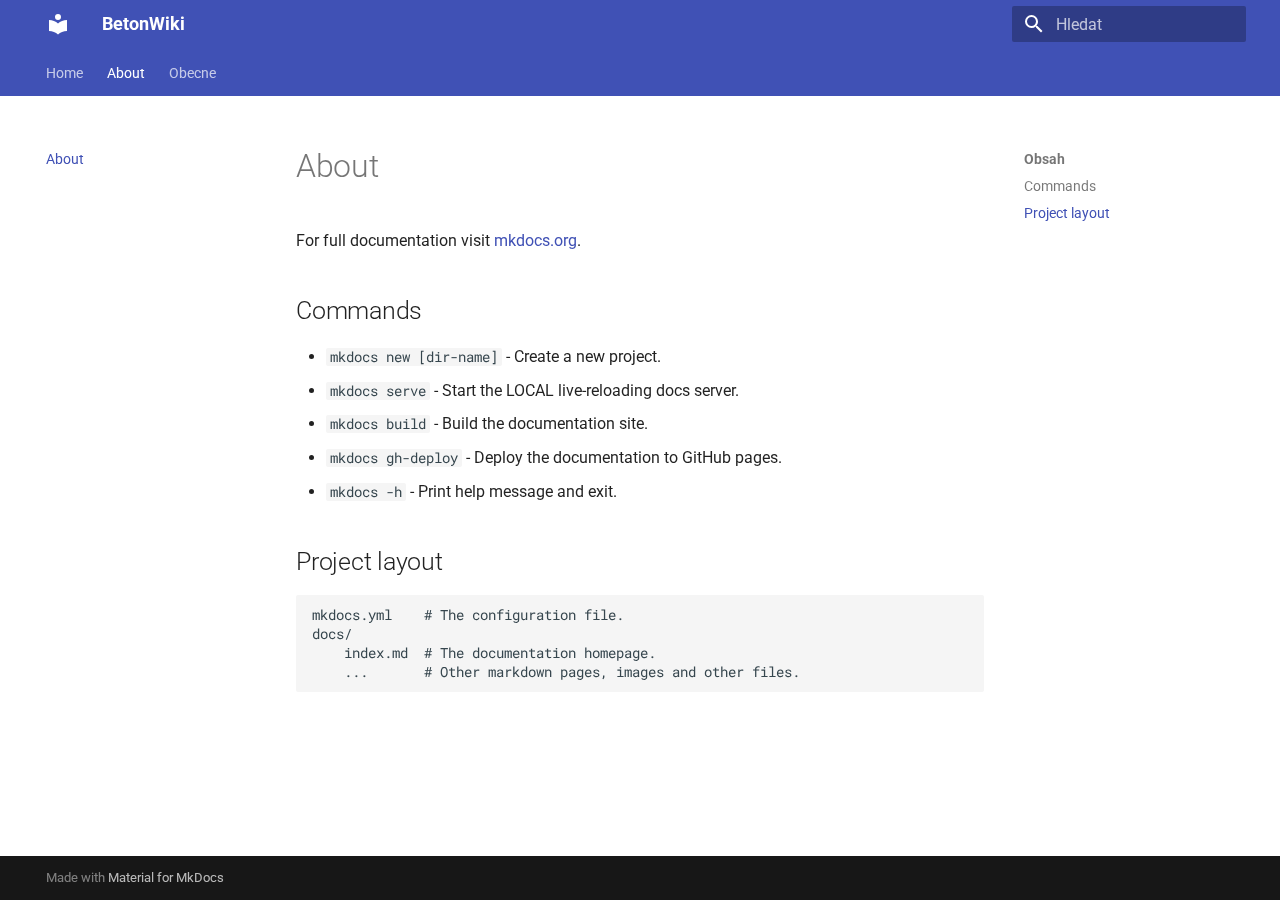
==== about/index.html @ 805eb026 "Deployed 1cbc42f with MkDocs version: 1.6.1" ====
<!doctype html>
<html lang="cs" class="no-js">
  <head>
    
      <meta charset="utf-8">
      <meta name="viewport" content="width=device-width,initial-scale=1">
      
      
      
      
        <link rel="prev" href="..">
      
      
        <link rel="next" href="../obecne/kryti/">
      
      
      <link rel="icon" href="../assets/images/favicon.png">
      <meta name="generator" content="mkdocs-1.6.1, mkdocs-material-9.6.8">
    
    
      
        <title>About - BetonWiki</title>
      
    
    
      <link rel="stylesheet" href="../assets/stylesheets/main.8608ea7d.min.css">
      
      


    
    
      
    
    
      
        
        
        <link rel="preconnect" href="https://fonts.gstatic.com" crossorigin>
        <link rel="stylesheet" href="https://fonts.googleapis.com/css?family=Roboto:300,300i,400,400i,700,700i%7CRoboto+Mono:400,400i,700,700i&display=fallback">
        <style>:root{--md-text-font:"Roboto";--md-code-font:"Roboto Mono"}</style>
      
    
    
    <script>__md_scope=new URL("..",location),__md_hash=e=>[...e].reduce(((e,_)=>(e<<5)-e+_.charCodeAt(0)),0),__md_get=(e,_=localStorage,t=__md_scope)=>JSON.parse(_.getItem(t.pathname+"."+e)),__md_set=(e,_,t=localStorage,a=__md_scope)=>{try{t.setItem(a.pathname+"."+e,JSON.stringify(_))}catch(e){}}</script>
    
      

    
    
    
  </head>
  
  
    <body dir="ltr">
  
    
    <input class="md-toggle" data-md-toggle="drawer" type="checkbox" id="__drawer" autocomplete="off">
    <input class="md-toggle" data-md-toggle="search" type="checkbox" id="__search" autocomplete="off">
    <label class="md-overlay" for="__drawer"></label>
    <div data-md-component="skip">
      
        
        <a href="#about" class="md-skip">
          Přeskočit obsah
        </a>
      
    </div>
    <div data-md-component="announce">
      
    </div>
    
    
      

<header class="md-header" data-md-component="header">
  <nav class="md-header__inner md-grid" aria-label="Záhlaví">
    <a href=".." title="BetonWiki" class="md-header__button md-logo" aria-label="BetonWiki" data-md-component="logo">
      
  
  <svg xmlns="http://www.w3.org/2000/svg" viewBox="0 0 24 24"><path d="M12 8a3 3 0 0 0 3-3 3 3 0 0 0-3-3 3 3 0 0 0-3 3 3 3 0 0 0 3 3m0 3.54C9.64 9.35 6.5 8 3 8v11c3.5 0 6.64 1.35 9 3.54 2.36-2.19 5.5-3.54 9-3.54V8c-3.5 0-6.64 1.35-9 3.54"/></svg>

    </a>
    <label class="md-header__button md-icon" for="__drawer">
      
      <svg xmlns="http://www.w3.org/2000/svg" viewBox="0 0 24 24"><path d="M3 6h18v2H3zm0 5h18v2H3zm0 5h18v2H3z"/></svg>
    </label>
    <div class="md-header__title" data-md-component="header-title">
      <div class="md-header__ellipsis">
        <div class="md-header__topic">
          <span class="md-ellipsis">
            BetonWiki
          </span>
        </div>
        <div class="md-header__topic" data-md-component="header-topic">
          <span class="md-ellipsis">
            
              About
            
          </span>
        </div>
      </div>
    </div>
    
    
      <script>var palette=__md_get("__palette");if(palette&&palette.color){if("(prefers-color-scheme)"===palette.color.media){var media=matchMedia("(prefers-color-scheme: light)"),input=document.querySelector(media.matches?"[data-md-color-media='(prefers-color-scheme: light)']":"[data-md-color-media='(prefers-color-scheme: dark)']");palette.color.media=input.getAttribute("data-md-color-media"),palette.color.scheme=input.getAttribute("data-md-color-scheme"),palette.color.primary=input.getAttribute("data-md-color-primary"),palette.color.accent=input.getAttribute("data-md-color-accent")}for(var[key,value]of Object.entries(palette.color))document.body.setAttribute("data-md-color-"+key,value)}</script>
    
    
    
      <label class="md-header__button md-icon" for="__search">
        
        <svg xmlns="http://www.w3.org/2000/svg" viewBox="0 0 24 24"><path d="M9.5 3A6.5 6.5 0 0 1 16 9.5c0 1.61-.59 3.09-1.56 4.23l.27.27h.79l5 5-1.5 1.5-5-5v-.79l-.27-.27A6.52 6.52 0 0 1 9.5 16 6.5 6.5 0 0 1 3 9.5 6.5 6.5 0 0 1 9.5 3m0 2C7 5 5 7 5 9.5S7 14 9.5 14 14 12 14 9.5 12 5 9.5 5"/></svg>
      </label>
      <div class="md-search" data-md-component="search" role="dialog">
  <label class="md-search__overlay" for="__search"></label>
  <div class="md-search__inner" role="search">
    <form class="md-search__form" name="search">
      <input type="text" class="md-search__input" name="query" aria-label="Hledat" placeholder="Hledat" autocapitalize="off" autocorrect="off" autocomplete="off" spellcheck="false" data-md-component="search-query" required>
      <label class="md-search__icon md-icon" for="__search">
        
        <svg xmlns="http://www.w3.org/2000/svg" viewBox="0 0 24 24"><path d="M9.5 3A6.5 6.5 0 0 1 16 9.5c0 1.61-.59 3.09-1.56 4.23l.27.27h.79l5 5-1.5 1.5-5-5v-.79l-.27-.27A6.52 6.52 0 0 1 9.5 16 6.5 6.5 0 0 1 3 9.5 6.5 6.5 0 0 1 9.5 3m0 2C7 5 5 7 5 9.5S7 14 9.5 14 14 12 14 9.5 12 5 9.5 5"/></svg>
        
        <svg xmlns="http://www.w3.org/2000/svg" viewBox="0 0 24 24"><path d="M20 11v2H8l5.5 5.5-1.42 1.42L4.16 12l7.92-7.92L13.5 5.5 8 11z"/></svg>
      </label>
      <nav class="md-search__options" aria-label="Vyhledávání">
        
        <button type="reset" class="md-search__icon md-icon" title="Vyčistit" aria-label="Vyčistit" tabindex="-1">
          
          <svg xmlns="http://www.w3.org/2000/svg" viewBox="0 0 24 24"><path d="M19 6.41 17.59 5 12 10.59 6.41 5 5 6.41 10.59 12 5 17.59 6.41 19 12 13.41 17.59 19 19 17.59 13.41 12z"/></svg>
        </button>
      </nav>
      
    </form>
    <div class="md-search__output">
      <div class="md-search__scrollwrap" tabindex="0" data-md-scrollfix>
        <div class="md-search-result" data-md-component="search-result">
          <div class="md-search-result__meta">
            Inicializace vyhledávání
          </div>
          <ol class="md-search-result__list" role="presentation"></ol>
        </div>
      </div>
    </div>
  </div>
</div>
    
    
  </nav>
  
</header>
    
    <div class="md-container" data-md-component="container">
      
      
        
          
            
<nav class="md-tabs" aria-label="Karty" data-md-component="tabs">
  <div class="md-grid">
    <ul class="md-tabs__list">
      
        
  
  
  
    <li class="md-tabs__item">
      <a href=".." class="md-tabs__link">
        
  
    
  
  Home

      </a>
    </li>
  

      
        
  
  
    
  
  
    <li class="md-tabs__item md-tabs__item--active">
      <a href="./" class="md-tabs__link">
        
  
    
  
  About

      </a>
    </li>
  

      
        
  
  
  
    
    
      <li class="md-tabs__item">
        <a href="../obecne/kryti/" class="md-tabs__link">
          
  
  Obecne

        </a>
      </li>
    
  

      
    </ul>
  </div>
</nav>
          
        
      
      <main class="md-main" data-md-component="main">
        <div class="md-main__inner md-grid">
          
            
              
              <div class="md-sidebar md-sidebar--primary" data-md-component="sidebar" data-md-type="navigation" >
                <div class="md-sidebar__scrollwrap">
                  <div class="md-sidebar__inner">
                    


  


<nav class="md-nav md-nav--primary md-nav--lifted" aria-label="Navigace" data-md-level="0">
  <label class="md-nav__title" for="__drawer">
    <a href=".." title="BetonWiki" class="md-nav__button md-logo" aria-label="BetonWiki" data-md-component="logo">
      
  
  <svg xmlns="http://www.w3.org/2000/svg" viewBox="0 0 24 24"><path d="M12 8a3 3 0 0 0 3-3 3 3 0 0 0-3-3 3 3 0 0 0-3 3 3 3 0 0 0 3 3m0 3.54C9.64 9.35 6.5 8 3 8v11c3.5 0 6.64 1.35 9 3.54 2.36-2.19 5.5-3.54 9-3.54V8c-3.5 0-6.64 1.35-9 3.54"/></svg>

    </a>
    BetonWiki
  </label>
  
  <ul class="md-nav__list" data-md-scrollfix>
    
      
      
  
  
  
  
    <li class="md-nav__item">
      <a href=".." class="md-nav__link">
        
  
  <span class="md-ellipsis">
    Home
    
  </span>
  

      </a>
    </li>
  

    
      
      
  
  
    
  
  
  
    <li class="md-nav__item md-nav__item--active">
      
      <input class="md-nav__toggle md-toggle" type="checkbox" id="__toc">
      
      
        
      
      
        <label class="md-nav__link md-nav__link--active" for="__toc">
          
  
  <span class="md-ellipsis">
    About
    
  </span>
  

          <span class="md-nav__icon md-icon"></span>
        </label>
      
      <a href="./" class="md-nav__link md-nav__link--active">
        
  
  <span class="md-ellipsis">
    About
    
  </span>
  

      </a>
      
        

<nav class="md-nav md-nav--secondary" aria-label="Obsah">
  
  
  
    
  
  
    <label class="md-nav__title" for="__toc">
      <span class="md-nav__icon md-icon"></span>
      Obsah
    </label>
    <ul class="md-nav__list" data-md-component="toc" data-md-scrollfix>
      
        <li class="md-nav__item">
  <a href="#commands" class="md-nav__link">
    <span class="md-ellipsis">
      Commands
    </span>
  </a>
  
</li>
      
        <li class="md-nav__item">
  <a href="#project-layout" class="md-nav__link">
    <span class="md-ellipsis">
      Project layout
    </span>
  </a>
  
</li>
      
    </ul>
  
</nav>
      
    </li>
  

    
      
      
  
  
  
  
    
    
    
      
      
        
      
    
    
    <li class="md-nav__item md-nav__item--nested">
      
        
        
          
        
        <input class="md-nav__toggle md-toggle md-toggle--indeterminate" type="checkbox" id="__nav_3" >
        
          
          <label class="md-nav__link" for="__nav_3" id="__nav_3_label" tabindex="0">
            
  
  <span class="md-ellipsis">
    Obecne
    
  </span>
  

            <span class="md-nav__icon md-icon"></span>
          </label>
        
        <nav class="md-nav" data-md-level="1" aria-labelledby="__nav_3_label" aria-expanded="false">
          <label class="md-nav__title" for="__nav_3">
            <span class="md-nav__icon md-icon"></span>
            Obecne
          </label>
          <ul class="md-nav__list" data-md-scrollfix>
            
              
                
  
  
  
  
    <li class="md-nav__item">
      <a href="../obecne/kryti/" class="md-nav__link">
        
  
  <span class="md-ellipsis">
    Krytí
    
  </span>
  

      </a>
    </li>
  

              
            
              
                
  
  
  
  
    <li class="md-nav__item">
      <a href="../obecne/ucinna_vyska/" class="md-nav__link">
        
  
  <span class="md-ellipsis">
    Účinná výška
    
  </span>
  

      </a>
    </li>
  

              
            
          </ul>
        </nav>
      
    </li>
  

    
  </ul>
</nav>
                  </div>
                </div>
              </div>
            
            
              
              <div class="md-sidebar md-sidebar--secondary" data-md-component="sidebar" data-md-type="toc" >
                <div class="md-sidebar__scrollwrap">
                  <div class="md-sidebar__inner">
                    

<nav class="md-nav md-nav--secondary" aria-label="Obsah">
  
  
  
    
  
  
    <label class="md-nav__title" for="__toc">
      <span class="md-nav__icon md-icon"></span>
      Obsah
    </label>
    <ul class="md-nav__list" data-md-component="toc" data-md-scrollfix>
      
        <li class="md-nav__item">
  <a href="#commands" class="md-nav__link">
    <span class="md-ellipsis">
      Commands
    </span>
  </a>
  
</li>
      
        <li class="md-nav__item">
  <a href="#project-layout" class="md-nav__link">
    <span class="md-ellipsis">
      Project layout
    </span>
  </a>
  
</li>
      
    </ul>
  
</nav>
                  </div>
                </div>
              </div>
            
          
          
            <div class="md-content" data-md-component="content">
              <article class="md-content__inner md-typeset">
                
                  



<h1 id="about">About</h1>
<p>For full documentation visit <a href="https://www.mkdocs.org">mkdocs.org</a>.</p>
<h2 id="commands">Commands</h2>
<ul>
<li><code>mkdocs new [dir-name]</code> - Create a new project.</li>
<li><code>mkdocs serve</code> - Start the LOCAL live-reloading docs server.</li>
<li><code>mkdocs build</code> - Build the documentation site.</li>
<li><code>mkdocs gh-deploy</code> - Deploy the documentation to GitHub pages.</li>
<li><code>mkdocs -h</code> - Print help message and exit.</li>
</ul>
<h2 id="project-layout">Project layout</h2>
<pre><code>mkdocs.yml    # The configuration file.
docs/
    index.md  # The documentation homepage.
    ...       # Other markdown pages, images and other files.
</code></pre>












                
              </article>
            </div>
          
          
<script>var target=document.getElementById(location.hash.slice(1));target&&target.name&&(target.checked=target.name.startsWith("__tabbed_"))</script>
        </div>
        
      </main>
      
        <footer class="md-footer">
  
  <div class="md-footer-meta md-typeset">
    <div class="md-footer-meta__inner md-grid">
      <div class="md-copyright">
  
  
    Made with
    <a href="https://squidfunk.github.io/mkdocs-material/" target="_blank" rel="noopener">
      Material for MkDocs
    </a>
  
</div>
      
    </div>
  </div>
</footer>
      
    </div>
    <div class="md-dialog" data-md-component="dialog">
      <div class="md-dialog__inner md-typeset"></div>
    </div>
    
    
    <script id="__config" type="application/json">{"base": "..", "features": ["navigation.tabs", "navigation.sections", "navigation.expand", "navigation.instant", "navigation.tracking"], "search": "../assets/javascripts/workers/search.f8cc74c7.min.js", "translations": {"clipboard.copied": "Zkop\u00edrov\u00e1no do schr\u00e1nky", "clipboard.copy": "Kop\u00edrovat do schr\u00e1nky", "search.result.more.one": "1 dal\u0161\u00ed na t\u00e9to str\u00e1nce", "search.result.more.other": "# v\u00edce na t\u00e9to str\u00e1nce", "search.result.none": "Nenalezeny \u017e\u00e1dn\u00e9 dokumenty", "search.result.one": "Nalezen\u00fd dokument: 1", "search.result.other": "Nalezen\u00e9 dokumenty: #", "search.result.placeholder": "Pi\u0161te co se m\u00e1 vyhledat", "search.result.term.missing": "Chyb\u011bj\u00edc\u00ed", "select.version": "Vyberte verzi"}}</script>
    
    
      <script src="../assets/javascripts/bundle.c8b220af.min.js"></script>
      
    
  </body>
</html>
---- assets/stylesheets/main.8608ea7d.min.css ----
@charset "UTF-8";html{-webkit-text-size-adjust:none;-moz-text-size-adjust:none;text-size-adjust:none;box-sizing:border-box}*,:after,:before{box-sizing:inherit}@media (prefers-reduced-motion){*,:after,:before{transition:none!important}}body{margin:0}a,button,input,label{-webkit-tap-highlight-color:transparent}a{color:inherit;text-decoration:none}hr{border:0;box-sizing:initial;display:block;height:.05rem;overflow:visible;padding:0}small{font-size:80%}sub,sup{line-height:1em}img{border-style:none}table{border-collapse:initial;border-spacing:0}td,th{font-weight:400;vertical-align:top}button{background:#0000;border:0;font-family:inherit;font-size:inherit;margin:0;padding:0}input{border:0;outline:none}:root{--md-primary-fg-color:#4051b5;--md-primary-fg-color--light:#5d6cc0;--md-primary-fg-color--dark:#303fa1;--md-primary-bg-color:#fff;--md-primary-bg-color--light:#ffffffb3;--md-accent-fg-color:#526cfe;--md-accent-fg-color--transparent:#526cfe1a;--md-accent-bg-color:#fff;--md-accent-bg-color--light:#ffffffb3}[data-md-color-scheme=default]{color-scheme:light}[data-md-color-scheme=default] img[src$="#gh-dark-mode-only"],[data-md-color-scheme=default] img[src$="#only-dark"]{display:none}:root,[data-md-color-scheme=default]{--md-hue:225deg;--md-default-fg-color:#000000de;--md-default-fg-color--light:#0000008a;--md-default-fg-color--lighter:#00000052;--md-default-fg-color--lightest:#00000012;--md-default-bg-color:#fff;--md-default-bg-color--light:#ffffffb3;--md-default-bg-color--lighter:#ffffff4d;--md-default-bg-color--lightest:#ffffff1f;--md-code-fg-color:#36464e;--md-code-bg-color:#f5f5f5;--md-code-hl-color:#4287ff;--md-code-hl-color--light:#4287ff1a;--md-code-hl-number-color:#d52a2a;--md-code-hl-special-color:#db1457;--md-code-hl-function-color:#a846b9;--md-code-hl-constant-color:#6e59d9;--md-code-hl-keyword-color:#3f6ec6;--md-code-hl-string-color:#1c7d4d;--md-code-hl-name-color:var(--md-code-fg-color);--md-code-hl-operator-color:var(--md-default-fg-color--light);--md-code-hl-punctuation-color:var(--md-default-fg-color--light);--md-code-hl-comment-color:var(--md-default-fg-color--light);--md-code-hl-generic-color:var(--md-default-fg-color--light);--md-code-hl-variable-color:var(--md-default-fg-color--light);--md-typeset-color:var(--md-default-fg-color);--md-typeset-a-color:var(--md-primary-fg-color);--md-typeset-del-color:#f5503d26;--md-typeset-ins-color:#0bd57026;--md-typeset-kbd-color:#fafafa;--md-typeset-kbd-accent-color:#fff;--md-typeset-kbd-border-color:#b8b8b8;--md-typeset-mark-color:#ffff0080;--md-typeset-table-color:#0000001f;--md-typeset-table-color--light:rgba(0,0,0,.035);--md-admonition-fg-color:var(--md-default-fg-color);--md-admonition-bg-color:var(--md-default-bg-color);--md-warning-fg-color:#000000de;--md-warning-bg-color:#ff9;--md-footer-fg-color:#fff;--md-footer-fg-color--light:#ffffffb3;--md-footer-fg-color--lighter:#ffffff73;--md-footer-bg-color:#000000de;--md-footer-bg-color--dark:#00000052;--md-shadow-z1:0 0.2rem 0.5rem #0000000d,0 0 0.05rem #0000001a;--md-shadow-z2:0 0.2rem 0.5rem #0000001a,0 0 0.05rem #00000040;--md-shadow-z3:0 0.2rem 0.5rem #0003,0 0 0.05rem #00000059}.md-icon svg{fill:currentcolor;display:block;height:1.2rem;width:1.2rem}body{-webkit-font-smoothing:antialiased;-moz-osx-font-smoothing:grayscale;--md-text-font-family:var(--md-text-font,_),-apple-system,BlinkMacSystemFont,Helvetica,Arial,sans-serif;--md-code-font-family:var(--md-code-font,_),SFMono-Regular,Consolas,Menlo,monospace}aside,body,input{font-feature-settings:"kern","liga";color:var(--md-typeset-color);font-family:var(--md-text-font-family)}code,kbd,pre{font-feature-settings:"kern";font-family:var(--md-code-font-family)}:root{--md-typeset-table-sort-icon:url('data:image/svg+xml;charset=utf-8,<svg xmlns="http://www.w3.org/2000/svg" viewBox="0 0 24 24"><path d="m18 21-4-4h3V7h-3l4-4 4 4h-3v10h3M2 19v-2h10v2M2 13v-2h7v2M2 7V5h4v2z"/></svg>');--md-typeset-table-sort-icon--asc:url('data:image/svg+xml;charset=utf-8,<svg xmlns="http://www.w3.org/2000/svg" viewBox="0 0 24 24"><path d="M19 17h3l-4 4-4-4h3V3h2M2 17h10v2H2M6 5v2H2V5m0 6h7v2H2z"/></svg>');--md-typeset-table-sort-icon--desc:url('data:image/svg+xml;charset=utf-8,<svg xmlns="http://www.w3.org/2000/svg" viewBox="0 0 24 24"><path d="M19 7h3l-4-4-4 4h3v14h2M2 17h10v2H2M6 5v2H2V5m0 6h7v2H2z"/></svg>')}.md-typeset{-webkit-print-color-adjust:exact;color-adjust:exact;font-size:.8rem;line-height:1.6;overflow-wrap:break-word}@media print{.md-typeset{font-size:.68rem}}.md-typeset blockquote,.md-typeset dl,.md-typeset figure,.md-typeset ol,.md-typeset pre,.md-typeset ul{margin-bottom:1em;margin-top:1em}.md-typeset h1{color:var(--md-default-fg-color--light);font-size:2em;line-height:1.3;margin:0 0 1.25em}.md-typeset h1,.md-typeset h2{font-weight:300;letter-spacing:-.01em}.md-typeset h2{font-size:1.5625em;line-height:1.4;margin:1.6em 0 .64em}.md-typeset h3{font-size:1.25em;font-weight:400;letter-spacing:-.01em;line-height:1.5;margin:1.6em 0 .8em}.md-typeset h2+h3{margin-top:.8em}.md-typeset h4{font-weight:700;letter-spacing:-.01em;margin:1em 0}.md-typeset h5,.md-typeset h6{color:var(--md-default-fg-color--light);font-size:.8em;font-weight:700;letter-spacing:-.01em;margin:1.25em 0}.md-typeset h5{text-transform:uppercase}.md-typeset h5 code{text-transform:none}.md-typeset hr{border-bottom:.05rem solid var(--md-default-fg-color--lightest);display:flow-root;margin:1.5em 0}.md-typeset a{color:var(--md-typeset-a-color);word-break:break-word}.md-typeset a,.md-typeset a:before{transition:color 125ms}.md-typeset a:focus,.md-typeset a:hover{color:var(--md-accent-fg-color)}.md-typeset a:focus code,.md-typeset a:hover code{background-color:var(--md-accent-fg-color--transparent)}.md-typeset a code{color:currentcolor;transition:background-color 125ms}.md-typeset a.focus-visible{outline-color:var(--md-accent-fg-color);outline-offset:.2rem}.md-typeset code,.md-typeset kbd,.md-typeset pre{color:var(--md-code-fg-color);direction:ltr;font-variant-ligatures:none}@media print{.md-typeset code,.md-typeset kbd,.md-typeset pre{white-space:pre-wrap}}.md-typeset code{background-color:var(--md-code-bg-color);border-radius:.1rem;-webkit-box-decoration-break:clone;box-decoration-break:clone;font-size:.85em;padding:0 .2941176471em;word-break:break-word}.md-typeset code:not(.focus-visible){-webkit-tap-highlight-color:transparent;outline:none}.md-typeset pre{display:flow-root;line-height:1.4;position:relative}.md-typeset pre>code{-webkit-box-decoration-break:slice;box-decoration-break:slice;box-shadow:none;display:block;margin:0;outline-color:var(--md-accent-fg-color);overflow:auto;padding:.7720588235em 1.1764705882em;scrollbar-color:var(--md-default-fg-color--lighter) #0000;scrollbar-width:thin;touch-action:auto;word-break:normal}.md-typeset pre>code:hover{scrollbar-color:var(--md-accent-fg-color) #0000}.md-typeset pre>code::-webkit-scrollbar{height:.2rem;width:.2rem}.md-typeset pre>code::-webkit-scrollbar-thumb{background-color:var(--md-default-fg-color--lighter)}.md-typeset pre>code::-webkit-scrollbar-thumb:hover{background-color:var(--md-accent-fg-color)}.md-typeset kbd{background-color:var(--md-typeset-kbd-color);border-radius:.1rem;box-shadow:0 .1rem 0 .05rem var(--md-typeset-kbd-border-color),0 .1rem 0 var(--md-typeset-kbd-border-color),0 -.1rem .2rem var(--md-typeset-kbd-accent-color) inset;color:var(--md-default-fg-color);display:inline-block;font-size:.75em;padding:0 .6666666667em;vertical-align:text-top;word-break:break-word}.md-typeset mark{background-color:var(--md-typeset-mark-color);-webkit-box-decoration-break:clone;box-decoration-break:clone;color:inherit;word-break:break-word}.md-typeset abbr{border-bottom:.05rem dotted var(--md-default-fg-color--light);cursor:help;text-decoration:none}.md-typeset small{opacity:.75}[dir=ltr] .md-typeset sub,[dir=ltr] .md-typeset sup{margin-left:.078125em}[dir=rtl] .md-typeset sub,[dir=rtl] .md-typeset sup{margin-right:.078125em}[dir=ltr] .md-typeset blockquote{padding-left:.6rem}[dir=rtl] .md-typeset blockquote{padding-right:.6rem}[dir=ltr] .md-typeset blockquote{border-left:.2rem solid var(--md-default-fg-color--lighter)}[dir=rtl] .md-typeset blockquote{border-right:.2rem solid var(--md-default-fg-color--lighter)}.md-typeset blockquote{color:var(--md-default-fg-color--light);margin-left:0;margin-right:0}.md-typeset ul{list-style-type:disc}.md-typeset ul[type]{list-style-type:revert-layer}[dir=ltr] .md-typeset ol,[dir=ltr] .md-typeset ul{margin-left:.625em}[dir=rtl] .md-typeset ol,[dir=rtl] .md-typeset ul{margin-right:.625em}.md-typeset ol,.md-typeset ul{padding:0}.md-typeset ol:not([hidden]),.md-typeset ul:not([hidden]){display:flow-root}.md-typeset ol ol,.md-typeset ul ol{list-style-type:lower-alpha}.md-typeset ol ol ol,.md-typeset ul ol ol{list-style-type:lower-roman}.md-typeset ol ol ol ol,.md-typeset ul ol ol ol{list-style-type:upper-alpha}.md-typeset ol ol ol ol ol,.md-typeset ul ol ol ol ol{list-style-type:upper-roman}.md-typeset ol[type],.md-typeset ul[type]{list-style-type:revert-layer}[dir=ltr] .md-typeset ol li,[dir=ltr] .md-typeset ul li{margin-left:1.25em}[dir=rtl] .md-typeset ol li,[dir=rtl] .md-typeset ul li{margin-right:1.25em}.md-typeset ol li,.md-typeset ul li{margin-bottom:.5em}.md-typeset ol li blockquote,.md-typeset ol li p,.md-typeset ul li blockquote,.md-typeset ul li p{margin:.5em 0}.md-typeset ol li:last-child,.md-typeset ul li:last-child{margin-bottom:0}[dir=ltr] .md-typeset ol li ol,[dir=ltr] .md-typeset ol li ul,[dir=ltr] .md-typeset ul li ol,[dir=ltr] .md-typeset ul li ul{margin-left:.625em}[dir=rtl] .md-typeset ol li ol,[dir=rtl] .md-typeset ol li ul,[dir=rtl] .md-typeset ul li ol,[dir=rtl] .md-typeset ul li ul{margin-right:.625em}.md-typeset ol li ol,.md-typeset ol li ul,.md-typeset ul li ol,.md-typeset ul li ul{margin-bottom:.5em;margin-top:.5em}[dir=ltr] .md-typeset dd{margin-left:1.875em}[dir=rtl] .md-typeset dd{margin-right:1.875em}.md-typeset dd{margin-bottom:1.5em;margin-top:1em}.md-typeset img,.md-typeset svg,.md-typeset video{height:auto;max-width:100%}.md-typeset img[align=left]{margin:1em 1em 1em 0}.md-typeset img[align=right]{margin:1em 0 1em 1em}.md-typeset img[align]:only-child{margin-top:0}.md-typeset figure{display:flow-root;margin:1em auto;max-width:100%;text-align:center;width:-moz-fit-content;width:fit-content}.md-typeset figure img{display:block;margin:0 auto}.md-typeset figcaption{font-style:italic;margin:1em auto;max-width:24rem}.md-typeset iframe{max-width:100%}.md-typeset table:not([class]){background-color:var(--md-default-bg-color);border:.05rem solid var(--md-typeset-table-color);border-radius:.1rem;display:inline-block;font-size:.64rem;max-width:100%;overflow:auto;touch-action:auto}@media print{.md-typeset table:not([class]){display:table}}.md-typeset table:not([class])+*{margin-top:1.5em}.md-typeset table:not([class]) td>:first-child,.md-typeset table:not([class]) th>:first-child{margin-top:0}.md-typeset table:not([class]) td>:last-child,.md-typeset table:not([class]) th>:last-child{margin-bottom:0}.md-typeset table:not([class]) td:not([align]),.md-typeset table:not([class]) th:not([align]){text-align:left}[dir=rtl] .md-typeset table:not([class]) td:not([align]),[dir=rtl] .md-typeset table:not([class]) th:not([align]){text-align:right}.md-typeset table:not([class]) th{font-weight:700;min-width:5rem;padding:.9375em 1.25em;vertical-align:top}.md-typeset table:not([class]) td{border-top:.05rem solid var(--md-typeset-table-color);padding:.9375em 1.25em;vertical-align:top}.md-typeset table:not([class]) tbody tr{transition:background-color 125ms}.md-typeset table:not([class]) tbody tr:hover{background-color:var(--md-typeset-table-color--light);box-shadow:0 .05rem 0 var(--md-default-bg-color) inset}.md-typeset table:not([class]) a{word-break:normal}.md-typeset table th[role=columnheader]{cursor:pointer}[dir=ltr] .md-typeset table th[role=columnheader]:after{margin-left:.5em}[dir=rtl] .md-typeset table th[role=columnheader]:after{margin-right:.5em}.md-typeset table th[role=columnheader]:after{content:"";display:inline-block;height:1.2em;-webkit-mask-image:var(--md-typeset-table-sort-icon);mask-image:var(--md-typeset-table-sort-icon);-webkit-mask-repeat:no-repeat;mask-repeat:no-repeat;-webkit-mask-size:contain;mask-size:contain;transition:background-color 125ms;vertical-align:text-bottom;width:1.2em}.md-typeset table th[role=columnheader]:hover:after{background-color:var(--md-default-fg-color--lighter)}.md-typeset table th[role=columnheader][aria-sort=ascending]:after{background-color:var(--md-default-fg-color--light);-webkit-mask-image:var(--md-typeset-table-sort-icon--asc);mask-image:var(--md-typeset-table-sort-icon--asc)}.md-typeset table th[role=columnheader][aria-sort=descending]:after{background-color:var(--md-default-fg-color--light);-webkit-mask-image:var(--md-typeset-table-sort-icon--desc);mask-image:var(--md-typeset-table-sort-icon--desc)}.md-typeset__scrollwrap{margin:1em -.8rem;overflow-x:auto;touch-action:auto}.md-typeset__table{display:inline-block;margin-bottom:.5em;padding:0 .8rem}@media print{.md-typeset__table{display:block}}html .md-typeset__table table{display:table;margin:0;overflow:hidden;width:100%}@media screen and (max-width:44.984375em){.md-content__inner>pre{margin:1em -.8rem}.md-content__inner>pre code{border-radius:0}}.md-typeset .md-author{border-radius:100%;display:block;flex-shrink:0;height:1.6rem;overflow:hidden;position:relative;transition:color 125ms,transform 125ms;width:1.6rem}.md-typeset .md-author img{display:block}.md-typeset .md-author--more{background:var(--md-default-fg-color--lightest);color:var(--md-default-fg-color--lighter);font-size:.6rem;font-weight:700;line-height:1.6rem;text-align:center}.md-typeset .md-author--long{height:2.4rem;width:2.4rem}.md-typeset a.md-author{transform:scale(1)}.md-typeset a.md-author img{border-radius:100%;filter:grayscale(100%) opacity(75%);transition:filter 125ms}.md-typeset a.md-author:focus,.md-typeset a.md-author:hover{transform:scale(1.1);z-index:1}.md-typeset a.md-author:focus img,.md-typeset a.md-author:hover img{filter:grayscale(0)}.md-banner{background-color:var(--md-footer-bg-color);color:var(--md-footer-fg-color);overflow:auto}@media print{.md-banner{display:none}}.md-banner--warning{background-color:var(--md-warning-bg-color);color:var(--md-warning-fg-color)}.md-banner__inner{font-size:.7rem;margin:.6rem auto;padding:0 .8rem}[dir=ltr] .md-banner__button{float:right}[dir=rtl] .md-banner__button{float:left}.md-banner__button{color:inherit;cursor:pointer;transition:opacity .25s}.no-js .md-banner__button{display:none}.md-banner__button:hover{opacity:.7}html{font-size:125%;height:100%;overflow-x:hidden}@media screen and (min-width:100em){html{font-size:137.5%}}@media screen and (min-width:125em){html{font-size:150%}}body{background-color:var(--md-default-bg-color);display:flex;flex-direction:column;font-size:.5rem;min-height:100%;position:relative;width:100%}@media print{body{display:block}}@media screen and (max-width:59.984375em){body[data-md-scrolllock]{position:fixed}}.md-grid{margin-left:auto;margin-right:auto;max-width:61rem}.md-container{display:flex;flex-direction:column;flex-grow:1}@media print{.md-container{display:block}}.md-main{flex-grow:1}.md-main__inner{display:flex;height:100%;margin-top:1.5rem}.md-ellipsis{overflow:hidden;text-overflow:ellipsis}.md-toggle{display:none}.md-option{height:0;opacity:0;position:absolute;width:0}.md-option:checked+label:not([hidden]){display:block}.md-option.focus-visible+label{outline-color:var(--md-accent-fg-color);outline-style:auto}.md-skip{background-color:var(--md-default-fg-color);border-radius:.1rem;color:var(--md-default-bg-color);font-size:.64rem;margin:.5rem;opacity:0;outline-color:var(--md-accent-fg-color);padding:.3rem .5rem;position:fixed;transform:translateY(.4rem);z-index:-1}.md-skip:focus{opacity:1;transform:translateY(0);transition:transform .25s cubic-bezier(.4,0,.2,1),opacity 175ms 75ms;z-index:10}@page{margin:25mm}:root{--md-clipboard-icon:url('data:image/svg+xml;charset=utf-8,<svg xmlns="http://www.w3.org/2000/svg" viewBox="0 0 24 24"><path d="M19 21H8V7h11m0-2H8a2 2 0 0 0-2 2v14a2 2 0 0 0 2 2h11a2 2 0 0 0 2-2V7a2 2 0 0 0-2-2m-3-4H4a2 2 0 0 0-2 2v14h2V3h12z"/></svg>')}.md-clipboard{border-radius:.1rem;color:var(--md-default-fg-color--lightest);cursor:pointer;height:1.5em;outline-color:var(--md-accent-fg-color);outline-offset:.1rem;position:absolute;right:.5em;top:.5em;transition:color .25s;width:1.5em;z-index:1}@media print{.md-clipboard{display:none}}.md-clipboard:not(.focus-visible){-webkit-tap-highlight-color:transparent;outline:none}:hover>.md-clipboard{color:var(--md-default-fg-color--light)}.md-clipboard:focus,.md-clipboard:hover{color:var(--md-accent-fg-color)}.md-clipboard:after{background-color:currentcolor;content:"";display:block;height:1.125em;margin:0 auto;-webkit-mask-image:var(--md-clipboard-icon);mask-image:var(--md-clipboard-icon);-webkit-mask-position:center;mask-position:center;-webkit-mask-repeat:no-repeat;mask-repeat:no-repeat;-webkit-mask-size:contain;mask-size:contain;width:1.125em}.md-clipboard--inline{cursor:pointer}.md-clipboard--inline code{transition:color .25s,background-color .25s}.md-clipboard--inline:focus code,.md-clipboard--inline:hover code{background-color:var(--md-accent-fg-color--transparent);color:var(--md-accent-fg-color)}.md-typeset .md-code__content{display:grid}@keyframes consent{0%{opacity:0;transform:translateY(100%)}to{opacity:1;transform:translateY(0)}}@keyframes overlay{0%{opacity:0}to{opacity:1}}.md-consent__overlay{animation:overlay .25s both;-webkit-backdrop-filter:blur(.1rem);backdrop-filter:blur(.1rem);background-color:#0000008a;height:100%;opacity:1;position:fixed;top:0;width:100%;z-index:5}.md-consent__inner{animation:consent .5s cubic-bezier(.1,.7,.1,1) both;background-color:var(--md-default-bg-color);border:0;border-radius:.1rem;bottom:0;box-shadow:0 0 .2rem #0000001a,0 .2rem .4rem #0003;max-height:100%;overflow:auto;padding:0;position:fixed;width:100%;z-index:5}.md-consent__form{padding:.8rem}.md-consent__settings{display:none;margin:1em 0}input:checked+.md-consent__settings{display:block}.md-consent__controls{margin-bottom:.8rem}.md-typeset .md-consent__controls .md-button{display:inline}@media screen and (max-width:44.984375em){.md-typeset .md-consent__controls .md-button{display:block;margin-top:.4rem;text-align:center;width:100%}}.md-consent label{cursor:pointer}.md-content{flex-grow:1;min-width:0}.md-content__inner{margin:0 .8rem 1.2rem;padding-top:.6rem}@media screen and (min-width:76.25em){[dir=ltr] .md-sidebar--primary:not([hidden])~.md-content>.md-content__inner{margin-left:1.2rem}[dir=ltr] .md-sidebar--secondary:not([hidden])~.md-content>.md-content__inner,[dir=rtl] .md-sidebar--primary:not([hidden])~.md-content>.md-content__inner{margin-right:1.2rem}[dir=rtl] .md-sidebar--secondary:not([hidden])~.md-content>.md-content__inner{margin-left:1.2rem}}.md-content__inner:before{content:"";display:block;height:.4rem}.md-content__inner>:last-child{margin-bottom:0}[dir=ltr] .md-content__button{float:right}[dir=rtl] .md-content__button{float:left}[dir=ltr] .md-content__button{margin-left:.4rem}[dir=rtl] .md-content__button{margin-right:.4rem}.md-content__button{margin:.4rem 0;padding:0}@media print{.md-content__button{display:none}}.md-typeset .md-content__button{color:var(--md-default-fg-color--lighter)}.md-content__button svg{display:inline;vertical-align:top}[dir=rtl] .md-content__button svg{transform:scaleX(-1)}[dir=ltr] .md-dialog{right:.8rem}[dir=rtl] .md-dialog{left:.8rem}.md-dialog{background-color:var(--md-default-fg-color);border-radius:.1rem;bottom:.8rem;box-shadow:var(--md-shadow-z3);min-width:11.1rem;opacity:0;padding:.4rem .6rem;pointer-events:none;position:fixed;transform:translateY(100%);transition:transform 0ms .4s,opacity .4s;z-index:4}@media print{.md-dialog{display:none}}.md-dialog--active{opacity:1;pointer-events:auto;transform:translateY(0);transition:transform .4s cubic-bezier(.075,.85,.175,1),opacity .4s}.md-dialog__inner{color:var(--md-default-bg-color);font-size:.7rem}.md-feedback{margin:2em 0 1em;text-align:center}.md-feedback fieldset{border:none;margin:0;padding:0}.md-feedback__title{font-weight:700;margin:1em auto}.md-feedback__inner{position:relative}.md-feedback__list{display:flex;flex-wrap:wrap;place-content:baseline center;position:relative}.md-feedback__list:hover .md-icon:not(:disabled){color:var(--md-default-fg-color--lighter)}:disabled .md-feedback__list{min-height:1.8rem}.md-feedback__icon{color:var(--md-default-fg-color--light);cursor:pointer;flex-shrink:0;margin:0 .1rem;transition:color 125ms}.md-feedback__icon:not(:disabled).md-icon:hover{color:var(--md-accent-fg-color)}.md-feedback__icon:disabled{color:var(--md-default-fg-color--lightest);pointer-events:none}.md-feedback__note{opacity:0;position:relative;transform:translateY(.4rem);transition:transform .4s cubic-bezier(.1,.7,.1,1),opacity .15s}.md-feedback__note>*{margin:0 auto;max-width:16rem}:disabled .md-feedback__note{opacity:1;transform:translateY(0)}@media print{.md-feedback{display:none}}.md-footer{background-color:var(--md-footer-bg-color);color:var(--md-footer-fg-color)}@media print{.md-footer{display:none}}.md-footer__inner{justify-content:space-between;overflow:auto;padding:.2rem}.md-footer__inner:not([hidden]){display:flex}.md-footer__link{align-items:end;display:flex;flex-grow:0.01;margin-bottom:.4rem;margin-top:1rem;max-width:100%;outline-color:var(--md-accent-fg-color);overflow:hidden;transition:opacity .25s}.md-footer__link:focus,.md-footer__link:hover{opacity:.7}[dir=rtl] .md-footer__link svg{transform:scaleX(-1)}@media screen and (max-width:44.984375em){.md-footer__link--prev{flex-shrink:0}.md-footer__link--prev .md-footer__title{display:none}}[dir=ltr] .md-footer__link--next{margin-left:auto}[dir=rtl] .md-footer__link--next{margin-right:auto}.md-footer__link--next{text-align:right}[dir=rtl] .md-footer__link--next{text-align:left}.md-footer__title{flex-grow:1;font-size:.9rem;margin-bottom:.7rem;max-width:calc(100% - 2.4rem);padding:0 1rem;white-space:nowrap}.md-footer__button{margin:.2rem;padding:.4rem}.md-footer__direction{font-size:.64rem;opacity:.7}.md-footer-meta{background-color:var(--md-footer-bg-color--dark)}.md-footer-meta__inner{display:flex;flex-wrap:wrap;justify-content:space-between;padding:.2rem}html .md-footer-meta.md-typeset a{color:var(--md-footer-fg-color--light)}html .md-footer-meta.md-typeset a:focus,html .md-footer-meta.md-typeset a:hover{color:var(--md-footer-fg-color)}.md-copyright{color:var(--md-footer-fg-color--lighter);font-size:.64rem;margin:auto .6rem;padding:.4rem 0;width:100%}@media screen and (min-width:45em){.md-copyright{width:auto}}.md-copyright__highlight{color:var(--md-footer-fg-color--light)}.md-social{display:inline-flex;gap:.2rem;margin:0 .4rem;padding:.2rem 0 .6rem}@media screen and (min-width:45em){.md-social{padding:.6rem 0}}.md-social__link{display:inline-block;height:1.6rem;text-align:center;width:1.6rem}.md-social__link:before{line-height:1.9}.md-social__link svg{fill:currentcolor;max-height:.8rem;vertical-align:-25%}.md-typeset .md-button{border:.1rem solid;border-radius:.1rem;color:var(--md-primary-fg-color);cursor:pointer;display:inline-block;font-weight:700;padding:.625em 2em;transition:color 125ms,background-color 125ms,border-color 125ms}.md-typeset .md-button--primary{background-color:var(--md-primary-fg-color);border-color:var(--md-primary-fg-color);color:var(--md-primary-bg-color)}.md-typeset .md-button:focus,.md-typeset .md-button:hover{background-color:var(--md-accent-fg-color);border-color:var(--md-accent-fg-color);color:var(--md-accent-bg-color)}[dir=ltr] .md-typeset .md-input{border-top-left-radius:.1rem}[dir=ltr] .md-typeset .md-input,[dir=rtl] .md-typeset .md-input{border-top-right-radius:.1rem}[dir=rtl] .md-typeset .md-input{border-top-left-radius:.1rem}.md-typeset .md-input{border-bottom:.1rem solid var(--md-default-fg-color--lighter);box-shadow:var(--md-shadow-z1);font-size:.8rem;height:1.8rem;padding:0 .6rem;transition:border .25s,box-shadow .25s}.md-typeset .md-input:focus,.md-typeset .md-input:hover{border-bottom-color:var(--md-accent-fg-color);box-shadow:var(--md-shadow-z2)}.md-typeset .md-input--stretch{width:100%}.md-header{background-color:var(--md-primary-fg-color);box-shadow:0 0 .2rem #0000,0 .2rem .4rem #0000;color:var(--md-primary-bg-color);display:block;left:0;position:sticky;right:0;top:0;z-index:4}@media print{.md-header{display:none}}.md-header[hidden]{transform:translateY(-100%);transition:transform .25s cubic-bezier(.8,0,.6,1),box-shadow .25s}.md-header--shadow{box-shadow:0 0 .2rem #0000001a,0 .2rem .4rem #0003;transition:transform .25s cubic-bezier(.1,.7,.1,1),box-shadow .25s}.md-header__inner{align-items:center;display:flex;padding:0 .2rem}.md-header__button{color:currentcolor;cursor:pointer;margin:.2rem;outline-color:var(--md-accent-fg-color);padding:.4rem;position:relative;transition:opacity .25s;vertical-align:middle;z-index:1}.md-header__button:hover{opacity:.7}.md-header__button:not([hidden]){display:inline-block}.md-header__button:not(.focus-visible){-webkit-tap-highlight-color:transparent;outline:none}.md-header__button.md-logo{margin:.2rem;padding:.4rem}@media screen and (max-width:76.234375em){.md-header__button.md-logo{display:none}}.md-header__button.md-logo img,.md-header__button.md-logo svg{fill:currentcolor;display:block;height:1.2rem;width:auto}@media screen and (min-width:60em){.md-header__button[for=__search]{display:none}}.no-js .md-header__button[for=__search]{display:none}[dir=rtl] .md-header__button[for=__search] svg{transform:scaleX(-1)}@media screen and (min-width:76.25em){.md-header__button[for=__drawer]{display:none}}.md-header__topic{display:flex;max-width:100%;position:absolute;transition:transform .4s cubic-bezier(.1,.7,.1,1),opacity .15s;white-space:nowrap}.md-header__topic+.md-header__topic{opacity:0;pointer-events:none;transform:translateX(1.25rem);transition:transform .4s cubic-bezier(1,.7,.1,.1),opacity .15s;z-index:-1}[dir=rtl] .md-header__topic+.md-header__topic{transform:translateX(-1.25rem)}.md-header__topic:first-child{font-weight:700}[dir=ltr] .md-header__title{margin-left:1rem;margin-right:.4rem}[dir=rtl] .md-header__title{margin-left:.4rem;margin-right:1rem}.md-header__title{flex-grow:1;font-size:.9rem;height:2.4rem;line-height:2.4rem}.md-header__title--active .md-header__topic{opacity:0;pointer-events:none;transform:translateX(-1.25rem);transition:transform .4s cubic-bezier(1,.7,.1,.1),opacity .15s;z-index:-1}[dir=rtl] .md-header__title--active .md-header__topic{transform:translateX(1.25rem)}.md-header__title--active .md-header__topic+.md-header__topic{opacity:1;pointer-events:auto;transform:translateX(0);transition:transform .4s cubic-bezier(.1,.7,.1,1),opacity .15s;z-index:0}.md-header__title>.md-header__ellipsis{height:100%;position:relative;width:100%}.md-header__option{display:flex;flex-shrink:0;max-width:100%;transition:max-width 0ms .25s,opacity .25s .25s;white-space:nowrap}[data-md-toggle=search]:checked~.md-header .md-header__option{max-width:0;opacity:0;transition:max-width 0ms,opacity 0ms}.md-header__option>input{bottom:0}.md-header__source{display:none}@media screen and (min-width:60em){[dir=ltr] .md-header__source{margin-left:1rem}[dir=rtl] .md-header__source{margin-right:1rem}.md-header__source{display:block;max-width:11.7rem;width:11.7rem}}@media screen and (min-width:76.25em){[dir=ltr] .md-header__source{margin-left:1.4rem}[dir=rtl] .md-header__source{margin-right:1.4rem}}.md-meta{color:var(--md-default-fg-color--light);font-size:.7rem;line-height:1.3}.md-meta__list{display:inline-flex;flex-wrap:wrap;list-style:none;margin:0;padding:0}.md-meta__item:not(:last-child):after{content:"·";margin-left:.2rem;margin-right:.2rem}.md-meta__link{color:var(--md-typeset-a-color)}.md-meta__link:focus,.md-meta__link:hover{color:var(--md-accent-fg-color)}.md-draft{background-color:#ff1744;border-radius:.125em;color:#fff;display:inline-block;font-weight:700;padding-left:.5714285714em;padding-right:.5714285714em}:root{--md-nav-icon--prev:url('data:image/svg+xml;charset=utf-8,<svg xmlns="http://www.w3.org/2000/svg" viewBox="0 0 24 24"><path d="M20 11v2H8l5.5 5.5-1.42 1.42L4.16 12l7.92-7.92L13.5 5.5 8 11z"/></svg>');--md-nav-icon--next:url('data:image/svg+xml;charset=utf-8,<svg xmlns="http://www.w3.org/2000/svg" viewBox="0 0 24 24"><path d="M8.59 16.58 13.17 12 8.59 7.41 10 6l6 6-6 6z"/></svg>');--md-toc-icon:url('data:image/svg+xml;charset=utf-8,<svg xmlns="http://www.w3.org/2000/svg" viewBox="0 0 24 24"><path d="M3 9h14V7H3zm0 4h14v-2H3zm0 4h14v-2H3zm16 0h2v-2h-2zm0-10v2h2V7zm0 6h2v-2h-2z"/></svg>')}.md-nav{font-size:.7rem;line-height:1.3}.md-nav__title{color:var(--md-default-fg-color--light);display:block;font-weight:700;overflow:hidden;padding:0 .6rem;text-overflow:ellipsis}.md-nav__title .md-nav__button{display:none}.md-nav__title .md-nav__button img{height:100%;width:auto}.md-nav__title .md-nav__button.md-logo img,.md-nav__title .md-nav__button.md-logo svg{fill:currentcolor;display:block;height:2.4rem;max-width:100%;object-fit:contain;width:auto}.md-nav__list{list-style:none;margin:0;padding:0}.md-nav__link{align-items:flex-start;display:flex;gap:.4rem;margin-top:.625em;scroll-snap-align:start;transition:color 125ms}.md-nav__link--passed{color:var(--md-default-fg-color--light)}.md-nav__item .md-nav__link--active,.md-nav__item .md-nav__link--active code{color:var(--md-typeset-a-color)}.md-nav__link .md-ellipsis{position:relative}[dir=ltr] .md-nav__link .md-icon:last-child{margin-left:auto}[dir=rtl] .md-nav__link .md-icon:last-child{margin-right:auto}.md-nav__link svg{fill:currentcolor;flex-shrink:0;height:1.3em;position:relative}.md-nav__link[for]:focus,.md-nav__link[for]:hover,.md-nav__link[href]:focus,.md-nav__link[href]:hover{color:var(--md-accent-fg-color);cursor:pointer}.md-nav__link.focus-visible{outline-color:var(--md-accent-fg-color);outline-offset:.2rem}.md-nav--primary .md-nav__link[for=__toc]{display:none}.md-nav--primary .md-nav__link[for=__toc] .md-icon:after{background-color:currentcolor;display:block;height:100%;-webkit-mask-image:var(--md-toc-icon);mask-image:var(--md-toc-icon);width:100%}.md-nav--primary .md-nav__link[for=__toc]~.md-nav{display:none}.md-nav__container>.md-nav__link{margin-top:0}.md-nav__container>.md-nav__link:first-child{flex-grow:1;min-width:0}.md-nav__icon{flex-shrink:0}.md-nav__source{display:none}@media screen and (max-width:76.234375em){.md-nav--primary,.md-nav--primary .md-nav{background-color:var(--md-default-bg-color);display:flex;flex-direction:column;height:100%;left:0;position:absolute;right:0;top:0;z-index:1}.md-nav--primary .md-nav__item,.md-nav--primary .md-nav__title{font-size:.8rem;line-height:1.5}.md-nav--primary .md-nav__title{background-color:var(--md-default-fg-color--lightest);color:var(--md-default-fg-color--light);cursor:pointer;height:5.6rem;line-height:2.4rem;padding:3rem .8rem .2rem;position:relative;white-space:nowrap}[dir=ltr] .md-nav--primary .md-nav__title .md-nav__icon{left:.4rem}[dir=rtl] .md-nav--primary .md-nav__title .md-nav__icon{right:.4rem}.md-nav--primary .md-nav__title .md-nav__icon{display:block;height:1.2rem;margin:.2rem;position:absolute;top:.4rem;width:1.2rem}.md-nav--primary .md-nav__title .md-nav__icon:after{background-color:currentcolor;content:"";display:block;height:100%;-webkit-mask-image:var(--md-nav-icon--prev);mask-image:var(--md-nav-icon--prev);-webkit-mask-position:center;mask-position:center;-webkit-mask-repeat:no-repeat;mask-repeat:no-repeat;-webkit-mask-size:contain;mask-size:contain;width:100%}.md-nav--primary .md-nav__title~.md-nav__list{background-color:var(--md-default-bg-color);box-shadow:0 .05rem 0 var(--md-default-fg-color--lightest) inset;overflow-y:auto;scroll-snap-type:y mandatory;touch-action:pan-y}.md-nav--primary .md-nav__title~.md-nav__list>:first-child{border-top:0}.md-nav--primary .md-nav__title[for=__drawer]{background-color:var(--md-primary-fg-color);color:var(--md-primary-bg-color);font-weight:700}.md-nav--primary .md-nav__title .md-logo{display:block;left:.2rem;margin:.2rem;padding:.4rem;position:absolute;right:.2rem;top:.2rem}.md-nav--primary .md-nav__list{flex:1}.md-nav--primary .md-nav__item{border-top:.05rem solid var(--md-default-fg-color--lightest)}.md-nav--primary .md-nav__item--active>.md-nav__link{color:var(--md-typeset-a-color)}.md-nav--primary .md-nav__item--active>.md-nav__link:focus,.md-nav--primary .md-nav__item--active>.md-nav__link:hover{color:var(--md-accent-fg-color)}.md-nav--primary .md-nav__link{margin-top:0;padding:.6rem .8rem}.md-nav--primary .md-nav__link svg{margin-top:.1em}.md-nav--primary .md-nav__link>.md-nav__link{padding:0}[dir=ltr] .md-nav--primary .md-nav__link .md-nav__icon{margin-right:-.2rem}[dir=rtl] .md-nav--primary .md-nav__link .md-nav__icon{margin-left:-.2rem}.md-nav--primary .md-nav__link .md-nav__icon{font-size:1.2rem;height:1.2rem;width:1.2rem}.md-nav--primary .md-nav__link .md-nav__icon:after{background-color:currentcolor;content:"";display:block;height:100%;-webkit-mask-image:var(--md-nav-icon--next);mask-image:var(--md-nav-icon--next);-webkit-mask-position:center;mask-position:center;-webkit-mask-repeat:no-repeat;mask-repeat:no-repeat;-webkit-mask-size:contain;mask-size:contain;width:100%}[dir=rtl] .md-nav--primary .md-nav__icon:after{transform:scale(-1)}.md-nav--primary .md-nav--secondary .md-nav{background-color:initial;position:static}[dir=ltr] .md-nav--primary .md-nav--secondary .md-nav .md-nav__link{padding-left:1.4rem}[dir=rtl] .md-nav--primary .md-nav--secondary .md-nav .md-nav__link{padding-right:1.4rem}[dir=ltr] .md-nav--primary .md-nav--secondary .md-nav .md-nav .md-nav__link{padding-left:2rem}[dir=rtl] .md-nav--primary .md-nav--secondary .md-nav .md-nav .md-nav__link{padding-right:2rem}[dir=ltr] .md-nav--primary .md-nav--secondary .md-nav .md-nav .md-nav .md-nav__link{padding-left:2.6rem}[dir=rtl] .md-nav--primary .md-nav--secondary .md-nav .md-nav .md-nav .md-nav__link{padding-right:2.6rem}[dir=ltr] .md-nav--primary .md-nav--secondary .md-nav .md-nav .md-nav .md-nav .md-nav__link{padding-left:3.2rem}[dir=rtl] .md-nav--primary .md-nav--secondary .md-nav .md-nav .md-nav .md-nav .md-nav__link{padding-right:3.2rem}.md-nav--secondary{background-color:initial}.md-nav__toggle~.md-nav{display:flex;opacity:0;transform:translateX(100%);transition:transform .25s cubic-bezier(.8,0,.6,1),opacity 125ms 50ms}[dir=rtl] .md-nav__toggle~.md-nav{transform:translateX(-100%)}.md-nav__toggle:checked~.md-nav{opacity:1;transform:translateX(0);transition:transform .25s cubic-bezier(.4,0,.2,1),opacity 125ms 125ms}.md-nav__toggle:checked~.md-nav>.md-nav__list{-webkit-backface-visibility:hidden;backface-visibility:hidden}}@media screen and (max-width:59.984375em){.md-nav--primary .md-nav__link[for=__toc]{display:flex}.md-nav--primary .md-nav__link[for=__toc] .md-icon:after{content:""}.md-nav--primary .md-nav__link[for=__toc]+.md-nav__link{display:none}.md-nav--primary .md-nav__link[for=__toc]~.md-nav{display:flex}.md-nav__source{background-color:var(--md-primary-fg-color--dark);color:var(--md-primary-bg-color);display:block;padding:0 .2rem}}@media screen and (min-width:60em) and (max-width:76.234375em){.md-nav--integrated .md-nav__link[for=__toc]{display:flex}.md-nav--integrated .md-nav__link[for=__toc] .md-icon:after{content:""}.md-nav--integrated .md-nav__link[for=__toc]+.md-nav__link{display:none}.md-nav--integrated .md-nav__link[for=__toc]~.md-nav{display:flex}}@media screen and (min-width:60em){.md-nav{margin-bottom:-.4rem}.md-nav--secondary .md-nav__title{background:var(--md-default-bg-color);box-shadow:0 0 .4rem .4rem var(--md-default-bg-color);position:sticky;top:0;z-index:1}.md-nav--secondary .md-nav__title[for=__toc]{scroll-snap-align:start}.md-nav--secondary .md-nav__title .md-nav__icon{display:none}[dir=ltr] .md-nav--secondary .md-nav__list{padding-left:.6rem}[dir=rtl] .md-nav--secondary .md-nav__list{padding-right:.6rem}.md-nav--secondary .md-nav__list{padding-bottom:.4rem}[dir=ltr] .md-nav--secondary .md-nav__item>.md-nav__link{margin-right:.4rem}[dir=rtl] .md-nav--secondary .md-nav__item>.md-nav__link{margin-left:.4rem}}@media screen and (min-width:76.25em){.md-nav{margin-bottom:-.4rem;transition:max-height .25s cubic-bezier(.86,0,.07,1)}.md-nav--primary .md-nav__title{background:var(--md-default-bg-color);box-shadow:0 0 .4rem .4rem var(--md-default-bg-color);position:sticky;top:0;z-index:1}.md-nav--primary .md-nav__title[for=__drawer]{scroll-snap-align:start}.md-nav--primary .md-nav__title .md-nav__icon{display:none}[dir=ltr] .md-nav--primary .md-nav__list{padding-left:.6rem}[dir=rtl] .md-nav--primary .md-nav__list{padding-right:.6rem}.md-nav--primary .md-nav__list{padding-bottom:.4rem}[dir=ltr] .md-nav--primary .md-nav__item>.md-nav__link{margin-right:.4rem}[dir=rtl] .md-nav--primary .md-nav__item>.md-nav__link{margin-left:.4rem}.md-nav__toggle~.md-nav{display:grid;grid-template-rows:minmax(.4rem,0fr);opacity:0;transition:grid-template-rows .25s cubic-bezier(.86,0,.07,1),opacity .25s,visibility 0ms .25s;visibility:collapse}.md-nav__toggle~.md-nav>.md-nav__list{overflow:hidden}.md-nav__toggle.md-toggle--indeterminate~.md-nav,.md-nav__toggle:checked~.md-nav{grid-template-rows:minmax(.4rem,1fr);opacity:1;transition:grid-template-rows .25s cubic-bezier(.86,0,.07,1),opacity .15s .1s,visibility 0ms;visibility:visible}.md-nav__toggle.md-toggle--indeterminate~.md-nav{transition:none}.md-nav__item--nested>.md-nav>.md-nav__title{display:none}.md-nav__item--section{display:block;margin:1.25em 0}.md-nav__item--section:last-child{margin-bottom:0}.md-nav__item--section>.md-nav__link{font-weight:700}.md-nav__item--section>.md-nav__link[for]{color:var(--md-default-fg-color--light)}.md-nav__item--section>.md-nav__link:not(.md-nav__container){pointer-events:none}.md-nav__item--section>.md-nav__link .md-icon,.md-nav__item--section>.md-nav__link>[for]{display:none}[dir=ltr] .md-nav__item--section>.md-nav{margin-left:-.6rem}[dir=rtl] .md-nav__item--section>.md-nav{margin-right:-.6rem}.md-nav__item--section>.md-nav{display:block;opacity:1;visibility:visible}.md-nav__item--section>.md-nav>.md-nav__list>.md-nav__item{padding:0}.md-nav__icon{border-radius:100%;height:.9rem;transition:background-color .25s;width:.9rem}.md-nav__icon:hover{background-color:var(--md-accent-fg-color--transparent)}.md-nav__icon:after{background-color:currentcolor;border-radius:100%;content:"";display:inline-block;height:100%;-webkit-mask-image:var(--md-nav-icon--next);mask-image:var(--md-nav-icon--next);-webkit-mask-position:center;mask-position:center;-webkit-mask-repeat:no-repeat;mask-repeat:no-repeat;-webkit-mask-size:contain;mask-size:contain;transition:transform .25s;vertical-align:-.1rem;width:100%}[dir=rtl] .md-nav__icon:after{transform:rotate(180deg)}.md-nav__item--nested .md-nav__toggle:checked~.md-nav__link .md-nav__icon:after,.md-nav__item--nested .md-toggle--indeterminate~.md-nav__link .md-nav__icon:after{transform:rotate(90deg)}.md-nav--lifted>.md-nav__list>.md-nav__item,.md-nav--lifted>.md-nav__title{display:none}.md-nav--lifted>.md-nav__list>.md-nav__item--active{display:block}.md-nav--lifted>.md-nav__list>.md-nav__item--active>.md-nav__link{background:var(--md-default-bg-color);box-shadow:0 0 .4rem .4rem var(--md-default-bg-color);margin-top:0;position:sticky;top:0;z-index:1}.md-nav--lifted>.md-nav__list>.md-nav__item--active>.md-nav__link:not(.md-nav__container){pointer-events:none}.md-nav--lifted>.md-nav__list>.md-nav__item--active.md-nav__item--section{margin:0}[dir=ltr] .md-nav--lifted>.md-nav__list>.md-nav__item>.md-nav:not(.md-nav--secondary){margin-left:-.6rem}[dir=rtl] .md-nav--lifted>.md-nav__list>.md-nav__item>.md-nav:not(.md-nav--secondary){margin-right:-.6rem}.md-nav--lifted>.md-nav__list>.md-nav__item>[for]{color:var(--md-default-fg-color--light)}.md-nav--lifted .md-nav[data-md-level="1"]{grid-template-rows:minmax(.4rem,1fr);opacity:1;visibility:visible}[dir=ltr] .md-nav--integrated>.md-nav__list>.md-nav__item--active .md-nav--secondary{border-left:.05rem solid var(--md-primary-fg-color)}[dir=rtl] .md-nav--integrated>.md-nav__list>.md-nav__item--active .md-nav--secondary{border-right:.05rem solid var(--md-primary-fg-color)}.md-nav--integrated>.md-nav__list>.md-nav__item--active .md-nav--secondary{display:block;margin-bottom:1.25em;opacity:1;visibility:visible}.md-nav--integrated>.md-nav__list>.md-nav__item--active .md-nav--secondary>.md-nav__list{overflow:visible;padding-bottom:0}.md-nav--integrated>.md-nav__list>.md-nav__item--active .md-nav--secondary>.md-nav__title{display:none}}.md-pagination{font-size:.8rem;font-weight:700;gap:.4rem}.md-pagination,.md-pagination>*{align-items:center;display:flex;justify-content:center}.md-pagination>*{border-radius:.2rem;height:1.8rem;min-width:1.8rem;text-align:center}.md-pagination__current{background-color:var(--md-default-fg-color--lightest);color:var(--md-default-fg-color--light)}.md-pagination__link{transition:color 125ms,background-color 125ms}.md-pagination__link:focus,.md-pagination__link:hover{background-color:var(--md-accent-fg-color--transparent);color:var(--md-accent-fg-color)}.md-pagination__link:focus svg,.md-pagination__link:hover svg{color:var(--md-accent-fg-color)}.md-pagination__link.focus-visible{outline-color:var(--md-accent-fg-color);outline-offset:.2rem}.md-pagination__link svg{fill:currentcolor;color:var(--md-default-fg-color--lighter);display:block;max-height:100%;width:1.2rem}.md-post__back{border-bottom:.05rem solid var(--md-default-fg-color--lightest);margin-bottom:1.2rem;padding-bottom:1.2rem}@media screen and (max-width:76.234375em){.md-post__back{display:none}}[dir=rtl] .md-post__back svg{transform:scaleX(-1)}.md-post__authors{display:flex;flex-direction:column;gap:.6rem;margin:0 .6rem 1.2rem}.md-post .md-post__meta a{transition:color 125ms}.md-post .md-post__meta a:focus,.md-post .md-post__meta a:hover{color:var(--md-accent-fg-color)}.md-post__title{color:var(--md-default-fg-color--light);font-weight:700}.md-post--excerpt{margin-bottom:3.2rem}.md-post--excerpt .md-post__header{align-items:center;display:flex;gap:.6rem;min-height:1.6rem}.md-post--excerpt .md-post__authors{align-items:center;display:inline-flex;flex-direction:row;gap:.2rem;margin:0;min-height:2.4rem}[dir=ltr] .md-post--excerpt .md-post__meta .md-meta__list{margin-right:.4rem}[dir=rtl] .md-post--excerpt .md-post__meta .md-meta__list{margin-left:.4rem}.md-post--excerpt .md-post__content>:first-child{--md-scroll-margin:6rem;margin-top:0}.md-post>.md-nav--secondary{margin:1em 0}.md-profile{align-items:center;display:flex;font-size:.7rem;gap:.6rem;line-height:1.4;width:100%}.md-profile__description{flex-grow:1}.md-content--post{display:flex}@media screen and (max-width:76.234375em){.md-content--post{flex-flow:column-reverse}}.md-content--post>.md-content__inner{flex-grow:1;min-width:0}@media screen and (min-width:76.25em){[dir=ltr] .md-content--post>.md-content__inner{margin-left:1.2rem}[dir=rtl] .md-content--post>.md-content__inner{margin-right:1.2rem}}@media screen and (max-width:76.234375em){.md-sidebar.md-sidebar--post{padding:0;position:static;width:100%}.md-sidebar.md-sidebar--post .md-sidebar__scrollwrap{overflow:visible}.md-sidebar.md-sidebar--post .md-sidebar__inner{padding:0}.md-sidebar.md-sidebar--post .md-post__meta{margin-left:.6rem;margin-right:.6rem}.md-sidebar.md-sidebar--post .md-nav__item{border:none;display:inline}.md-sidebar.md-sidebar--post .md-nav__list{display:inline-flex;flex-wrap:wrap;gap:.6rem;padding-bottom:.6rem;padding-top:.6rem}.md-sidebar.md-sidebar--post .md-nav__link{padding:0}.md-sidebar.md-sidebar--post .md-nav{height:auto;margin-bottom:0;position:static}}:root{--md-progress-value:0;--md-progress-delay:400ms}.md-progress{background:var(--md-primary-bg-color);height:.075rem;opacity:min(clamp(0,var(--md-progress-value),1),clamp(0,100 - var(--md-progress-value),1));position:fixed;top:0;transform:scaleX(calc(var(--md-progress-value)*1%));transform-origin:left;transition:transform .5s cubic-bezier(.19,1,.22,1),opacity .25s var(--md-progress-delay);width:100%;z-index:4}:root{--md-search-result-icon:url('data:image/svg+xml;charset=utf-8,<svg xmlns="http://www.w3.org/2000/svg" viewBox="0 0 24 24"><path d="M14 2H6a2 2 0 0 0-2 2v16a2 2 0 0 0 2 2h7c-.41-.25-.8-.56-1.14-.9-.33-.33-.61-.7-.86-1.1H6V4h7v5h5v1.18c.71.16 1.39.43 2 .82V8zm6.31 16.9c1.33-2.11.69-4.9-1.4-6.22-2.11-1.33-4.91-.68-6.22 1.4-1.34 2.11-.69 4.89 1.4 6.22 1.46.93 3.32.93 4.79.02L22 23.39 23.39 22zm-3.81.1a2.5 2.5 0 0 1-2.5-2.5 2.5 2.5 0 0 1 2.5-2.5 2.5 2.5 0 0 1 2.5 2.5 2.5 2.5 0 0 1-2.5 2.5"/></svg>')}.md-search{position:relative}@media screen and (min-width:60em){.md-search{padding:.2rem 0}}.no-js .md-search{display:none}.md-search__overlay{opacity:0;z-index:1}@media screen and (max-width:59.984375em){[dir=ltr] .md-search__overlay{left:-2.2rem}[dir=rtl] .md-search__overlay{right:-2.2rem}.md-search__overlay{background-color:var(--md-default-bg-color);border-radius:1rem;height:2rem;overflow:hidden;pointer-events:none;position:absolute;top:-1rem;transform-origin:center;transition:transform .3s .1s,opacity .2s .2s;width:2rem}[data-md-toggle=search]:checked~.md-header .md-search__overlay{opacity:1;transition:transform .4s,opacity .1s}}@media screen and (min-width:60em){[dir=ltr] .md-search__overlay{left:0}[dir=rtl] .md-search__overlay{right:0}.md-search__overlay{background-color:#0000008a;cursor:pointer;height:0;position:fixed;top:0;transition:width 0ms .25s,height 0ms .25s,opacity .25s;width:0}[data-md-toggle=search]:checked~.md-header .md-search__overlay{height:200vh;opacity:1;transition:width 0ms,height 0ms,opacity .25s;width:100%}}@media screen and (max-width:29.984375em){[data-md-toggle=search]:checked~.md-header .md-search__overlay{transform:scale(45)}}@media screen and (min-width:30em) and (max-width:44.984375em){[data-md-toggle=search]:checked~.md-header .md-search__overlay{transform:scale(60)}}@media screen and (min-width:45em) and (max-width:59.984375em){[data-md-toggle=search]:checked~.md-header .md-search__overlay{transform:scale(75)}}.md-search__inner{-webkit-backface-visibility:hidden;backface-visibility:hidden}@media screen and (max-width:59.984375em){[dir=ltr] .md-search__inner{left:0}[dir=rtl] .md-search__inner{right:0}.md-search__inner{height:0;opacity:0;overflow:hidden;position:fixed;top:0;transform:translateX(5%);transition:width 0ms .3s,height 0ms .3s,transform .15s cubic-bezier(.4,0,.2,1) .15s,opacity .15s .15s;width:0;z-index:2}[dir=rtl] .md-search__inner{transform:translateX(-5%)}[data-md-toggle=search]:checked~.md-header .md-search__inner{height:100%;opacity:1;transform:translateX(0);transition:width 0ms 0ms,height 0ms 0ms,transform .15s cubic-bezier(.1,.7,.1,1) .15s,opacity .15s .15s;width:100%}}@media screen and (min-width:60em){[dir=ltr] .md-search__inner{float:right}[dir=rtl] .md-search__inner{float:left}.md-search__inner{padding:.1rem 0;position:relative;transition:width .25s cubic-bezier(.1,.7,.1,1);width:11.7rem}}@media screen and (min-width:60em) and (max-width:76.234375em){[data-md-toggle=search]:checked~.md-header .md-search__inner{width:23.4rem}}@media screen and (min-width:76.25em){[data-md-toggle=search]:checked~.md-header .md-search__inner{width:34.4rem}}.md-search__form{background-color:var(--md-default-bg-color);box-shadow:0 0 .6rem #0000;height:2.4rem;position:relative;transition:color .25s,background-color .25s;z-index:2}@media screen and (min-width:60em){.md-search__form{background-color:#00000042;border-radius:.1rem;height:1.8rem}.md-search__form:hover{background-color:#ffffff1f}}[data-md-toggle=search]:checked~.md-header .md-search__form{background-color:var(--md-default-bg-color);border-radius:.1rem .1rem 0 0;box-shadow:0 0 .6rem #00000012;color:var(--md-default-fg-color)}[dir=ltr] .md-search__input{padding-left:3.6rem;padding-right:2.2rem}[dir=rtl] .md-search__input{padding-left:2.2rem;padding-right:3.6rem}.md-search__input{background:#0000;font-size:.9rem;height:100%;position:relative;text-overflow:ellipsis;width:100%;z-index:2}.md-search__input::placeholder{transition:color .25s}.md-search__input::placeholder,.md-search__input~.md-search__icon{color:var(--md-default-fg-color--light)}.md-search__input::-ms-clear{display:none}@media screen and (max-width:59.984375em){.md-search__input{font-size:.9rem;height:2.4rem;width:100%}}@media screen and (min-width:60em){[dir=ltr] .md-search__input{padding-left:2.2rem}[dir=rtl] .md-search__input{padding-right:2.2rem}.md-search__input{color:inherit;font-size:.8rem}.md-search__input::placeholder{color:var(--md-primary-bg-color--light)}.md-search__input+.md-search__icon{color:var(--md-primary-bg-color)}[data-md-toggle=search]:checked~.md-header .md-search__input{text-overflow:clip}[data-md-toggle=search]:checked~.md-header .md-search__input+.md-search__icon{color:var(--md-default-fg-color--light)}[data-md-toggle=search]:checked~.md-header .md-search__input::placeholder{color:#0000}}.md-search__icon{cursor:pointer;display:inline-block;height:1.2rem;transition:color .25s,opacity .25s;width:1.2rem}.md-search__icon:hover{opacity:.7}[dir=ltr] .md-search__icon[for=__search]{left:.5rem}[dir=rtl] .md-search__icon[for=__search]{right:.5rem}.md-search__icon[for=__search]{position:absolute;top:.3rem;z-index:2}[dir=rtl] .md-search__icon[for=__search] svg{transform:scaleX(-1)}@media screen and (max-width:59.984375em){[dir=ltr] .md-search__icon[for=__search]{left:.8rem}[dir=rtl] .md-search__icon[for=__search]{right:.8rem}.md-search__icon[for=__search]{top:.6rem}.md-search__icon[for=__search] svg:first-child{display:none}}@media screen and (min-width:60em){.md-search__icon[for=__search]{pointer-events:none}.md-search__icon[for=__search] svg:last-child{display:none}}[dir=ltr] .md-search__options{right:.5rem}[dir=rtl] .md-search__options{left:.5rem}.md-search__options{pointer-events:none;position:absolute;top:.3rem;z-index:2}@media screen and (max-width:59.984375em){[dir=ltr] .md-search__options{right:.8rem}[dir=rtl] .md-search__options{left:.8rem}.md-search__options{top:.6rem}}[dir=ltr] .md-search__options>.md-icon{margin-left:.2rem}[dir=rtl] .md-search__options>.md-icon{margin-right:.2rem}.md-search__options>.md-icon{color:var(--md-default-fg-color--light);opacity:0;transform:scale(.75);transition:transform .15s cubic-bezier(.1,.7,.1,1),opacity .15s}.md-search__options>.md-icon:not(.focus-visible){-webkit-tap-highlight-color:transparent;outline:none}[data-md-toggle=search]:checked~.md-header .md-search__input:valid~.md-search__options>.md-icon{opacity:1;pointer-events:auto;transform:scale(1)}[data-md-toggle=search]:checked~.md-header .md-search__input:valid~.md-search__options>.md-icon:hover{opacity:.7}[dir=ltr] .md-search__suggest{padding-left:3.6rem;padding-right:2.2rem}[dir=rtl] .md-search__suggest{padding-left:2.2rem;padding-right:3.6rem}.md-search__suggest{align-items:center;color:var(--md-default-fg-color--lighter);display:flex;font-size:.9rem;height:100%;opacity:0;position:absolute;top:0;transition:opacity 50ms;white-space:nowrap;width:100%}@media screen and (min-width:60em){[dir=ltr] .md-search__suggest{padding-left:2.2rem}[dir=rtl] .md-search__suggest{padding-right:2.2rem}.md-search__suggest{font-size:.8rem}}[data-md-toggle=search]:checked~.md-header .md-search__suggest{opacity:1;transition:opacity .3s .1s}[dir=ltr] .md-search__output{border-bottom-left-radius:.1rem}[dir=ltr] .md-search__output,[dir=rtl] .md-search__output{border-bottom-right-radius:.1rem}[dir=rtl] .md-search__output{border-bottom-left-radius:.1rem}.md-search__output{overflow:hidden;position:absolute;width:100%;z-index:1}@media screen and (max-width:59.984375em){.md-search__output{bottom:0;top:2.4rem}}@media screen and (min-width:60em){.md-search__output{opacity:0;top:1.9rem;transition:opacity .4s}[data-md-toggle=search]:checked~.md-header .md-search__output{box-shadow:var(--md-shadow-z3);opacity:1}}.md-search__scrollwrap{-webkit-backface-visibility:hidden;backface-visibility:hidden;background-color:var(--md-default-bg-color);height:100%;overflow-y:auto;touch-action:pan-y}@media (-webkit-max-device-pixel-ratio:1),(max-resolution:1dppx){.md-search__scrollwrap{transform:translateZ(0)}}@media screen and (min-width:60em) and (max-width:76.234375em){.md-search__scrollwrap{width:23.4rem}}@media screen and (min-width:76.25em){.md-search__scrollwrap{width:34.4rem}}@media screen and (min-width:60em){.md-search__scrollwrap{max-height:0;scrollbar-color:var(--md-default-fg-color--lighter) #0000;scrollbar-width:thin}[data-md-toggle=search]:checked~.md-header .md-search__scrollwrap{max-height:75vh}.md-search__scrollwrap:hover{scrollbar-color:var(--md-accent-fg-color) #0000}.md-search__scrollwrap::-webkit-scrollbar{height:.2rem;width:.2rem}.md-search__scrollwrap::-webkit-scrollbar-thumb{background-color:var(--md-default-fg-color--lighter)}.md-search__scrollwrap::-webkit-scrollbar-thumb:hover{background-color:var(--md-accent-fg-color)}}.md-search-result{color:var(--md-default-fg-color);word-break:break-word}.md-search-result__meta{background-color:var(--md-default-fg-color--lightest);color:var(--md-default-fg-color--light);font-size:.64rem;line-height:1.8rem;padding:0 .8rem;scroll-snap-align:start}@media screen and (min-width:60em){[dir=ltr] .md-search-result__meta{padding-left:2.2rem}[dir=rtl] .md-search-result__meta{padding-right:2.2rem}}.md-search-result__list{list-style:none;margin:0;padding:0;-webkit-user-select:none;user-select:none}.md-search-result__item{box-shadow:0 -.05rem var(--md-default-fg-color--lightest)}.md-search-result__item:first-child{box-shadow:none}.md-search-result__link{display:block;outline:none;scroll-snap-align:start;transition:background-color .25s}.md-search-result__link:focus,.md-search-result__link:hover{background-color:var(--md-accent-fg-color--transparent)}.md-search-result__link:last-child p:last-child{margin-bottom:.6rem}.md-search-result__more>summary{cursor:pointer;display:block;outline:none;position:sticky;scroll-snap-align:start;top:0;z-index:1}.md-search-result__more>summary::marker{display:none}.md-search-result__more>summary::-webkit-details-marker{display:none}.md-search-result__more>summary>div{color:var(--md-typeset-a-color);font-size:.64rem;padding:.75em .8rem;transition:color .25s,background-color .25s}@media screen and (min-width:60em){[dir=ltr] .md-search-result__more>summary>div{padding-left:2.2rem}[dir=rtl] .md-search-result__more>summary>div{padding-right:2.2rem}}.md-search-result__more>summary:focus>div,.md-search-result__more>summary:hover>div{background-color:var(--md-accent-fg-color--transparent);color:var(--md-accent-fg-color)}.md-search-result__more[open]>summary{background-color:var(--md-default-bg-color)}.md-search-result__article{overflow:hidden;padding:0 .8rem;position:relative}@media screen and (min-width:60em){[dir=ltr] .md-search-result__article{padding-left:2.2rem}[dir=rtl] .md-search-result__article{padding-right:2.2rem}}[dir=ltr] .md-search-result__icon{left:0}[dir=rtl] .md-search-result__icon{right:0}.md-search-result__icon{color:var(--md-default-fg-color--light);height:1.2rem;margin:.5rem;position:absolute;width:1.2rem}@media screen and (max-width:59.984375em){.md-search-result__icon{display:none}}.md-search-result__icon:after{background-color:currentcolor;content:"";display:inline-block;height:100%;-webkit-mask-image:var(--md-search-result-icon);mask-image:var(--md-search-result-icon);-webkit-mask-position:center;mask-position:center;-webkit-mask-repeat:no-repeat;mask-repeat:no-repeat;-webkit-mask-size:contain;mask-size:contain;width:100%}[dir=rtl] .md-search-result__icon:after{transform:scaleX(-1)}.md-search-result .md-typeset{color:var(--md-default-fg-color--light);font-size:.64rem;line-height:1.6}.md-search-result .md-typeset h1{color:var(--md-default-fg-color);font-size:.8rem;font-weight:400;line-height:1.4;margin:.55rem 0}.md-search-result .md-typeset h1 mark{text-decoration:none}.md-search-result .md-typeset h2{color:var(--md-default-fg-color);font-size:.64rem;font-weight:700;line-height:1.6;margin:.5em 0}.md-search-result .md-typeset h2 mark{text-decoration:none}.md-search-result__terms{color:var(--md-default-fg-color);display:block;font-size:.64rem;font-style:italic;margin:.5em 0}.md-search-result mark{background-color:initial;color:var(--md-accent-fg-color);text-decoration:underline}.md-select{position:relative;z-index:1}.md-select__inner{background-color:var(--md-default-bg-color);border-radius:.1rem;box-shadow:var(--md-shadow-z2);color:var(--md-default-fg-color);left:50%;margin-top:.2rem;max-height:0;opacity:0;position:absolute;top:calc(100% - .2rem);transform:translate3d(-50%,.3rem,0);transition:transform .25s 375ms,opacity .25s .25s,max-height 0ms .5s}.md-select:focus-within .md-select__inner,.md-select:hover .md-select__inner{max-height:10rem;opacity:1;transform:translate3d(-50%,0,0);transition:transform .25s cubic-bezier(.1,.7,.1,1),opacity .25s,max-height 0ms}.md-select__inner:after{border-bottom:.2rem solid #0000;border-bottom-color:var(--md-default-bg-color);border-left:.2rem solid #0000;border-right:.2rem solid #0000;border-top:0;content:"";height:0;left:50%;margin-left:-.2rem;margin-top:-.2rem;position:absolute;top:0;width:0}.md-select__list{border-radius:.1rem;font-size:.8rem;list-style-type:none;margin:0;max-height:inherit;overflow:auto;padding:0}.md-select__item{line-height:1.8rem}[dir=ltr] .md-select__link{padding-left:.6rem;padding-right:1.2rem}[dir=rtl] .md-select__link{padding-left:1.2rem;padding-right:.6rem}.md-select__link{cursor:pointer;display:block;outline:none;scroll-snap-align:start;transition:background-color .25s,color .25s;width:100%}.md-select__link:focus,.md-select__link:hover{color:var(--md-accent-fg-color)}.md-select__link:focus{background-color:var(--md-default-fg-color--lightest)}.md-sidebar{align-self:flex-start;flex-shrink:0;padding:1.2rem 0;position:sticky;top:2.4rem;width:12.1rem}@media print{.md-sidebar{display:none}}@media screen and (max-width:76.234375em){[dir=ltr] .md-sidebar--primary{left:-12.1rem}[dir=rtl] .md-sidebar--primary{right:-12.1rem}.md-sidebar--primary{background-color:var(--md-default-bg-color);display:block;height:100%;position:fixed;top:0;transform:translateX(0);transition:transform .25s cubic-bezier(.4,0,.2,1),box-shadow .25s;width:12.1rem;z-index:5}[data-md-toggle=drawer]:checked~.md-container .md-sidebar--primary{box-shadow:var(--md-shadow-z3);transform:translateX(12.1rem)}[dir=rtl] [data-md-toggle=drawer]:checked~.md-container .md-sidebar--primary{transform:translateX(-12.1rem)}.md-sidebar--primary .md-sidebar__scrollwrap{bottom:0;left:0;margin:0;overflow:hidden;position:absolute;right:0;scroll-snap-type:none;top:0}}@media screen and (min-width:76.25em){.md-sidebar{height:0}.no-js .md-sidebar{height:auto}.md-header--lifted~.md-container .md-sidebar{top:4.8rem}}.md-sidebar--secondary{display:none;order:2}@media screen and (min-width:60em){.md-sidebar--secondary{height:0}.no-js .md-sidebar--secondary{height:auto}.md-sidebar--secondary:not([hidden]){display:block}.md-sidebar--secondary .md-sidebar__scrollwrap{touch-action:pan-y}}.md-sidebar__scrollwrap{scrollbar-gutter:stable;-webkit-backface-visibility:hidden;backface-visibility:hidden;margin:0 .2rem;overflow-y:auto;scrollbar-color:var(--md-default-fg-color--lighter) #0000;scrollbar-width:thin}.md-sidebar__scrollwrap::-webkit-scrollbar{height:.2rem;width:.2rem}.md-sidebar__scrollwrap:focus-within,.md-sidebar__scrollwrap:hover{scrollbar-color:var(--md-accent-fg-color) #0000}.md-sidebar__scrollwrap:focus-within::-webkit-scrollbar-thumb,.md-sidebar__scrollwrap:hover::-webkit-scrollbar-thumb{background-color:var(--md-default-fg-color--lighter)}.md-sidebar__scrollwrap:focus-within::-webkit-scrollbar-thumb:hover,.md-sidebar__scrollwrap:hover::-webkit-scrollbar-thumb:hover{background-color:var(--md-accent-fg-color)}@supports selector(::-webkit-scrollbar){.md-sidebar__scrollwrap{scrollbar-gutter:auto}[dir=ltr] .md-sidebar__inner{padding-right:calc(100% - 11.5rem)}[dir=rtl] .md-sidebar__inner{padding-left:calc(100% - 11.5rem)}}@media screen and (max-width:76.234375em){.md-overlay{background-color:#0000008a;height:0;opacity:0;position:fixed;top:0;transition:width 0ms .25s,height 0ms .25s,opacity .25s;width:0;z-index:5}[data-md-toggle=drawer]:checked~.md-overlay{height:100%;opacity:1;transition:width 0ms,height 0ms,opacity .25s;width:100%}}@keyframes facts{0%{height:0}to{height:.65rem}}@keyframes fact{0%{opacity:0;transform:translateY(100%)}50%{opacity:0}to{opacity:1;transform:translateY(0)}}:root{--md-source-forks-icon:url('data:image/svg+xml;charset=utf-8,<svg xmlns="http://www.w3.org/2000/svg" viewBox="0 0 16 16"><path d="M5 5.372v.878c0 .414.336.75.75.75h4.5a.75.75 0 0 0 .75-.75v-.878a2.25 2.25 0 1 1 1.5 0v.878a2.25 2.25 0 0 1-2.25 2.25h-1.5v2.128a2.251 2.251 0 1 1-1.5 0V8.5h-1.5A2.25 2.25 0 0 1 3.5 6.25v-.878a2.25 2.25 0 1 1 1.5 0M5 3.25a.75.75 0 1 0-1.5 0 .75.75 0 0 0 1.5 0m6.75.75a.75.75 0 1 0 0-1.5.75.75 0 0 0 0 1.5m-3 8.75a.75.75 0 1 0-1.5 0 .75.75 0 0 0 1.5 0"/></svg>');--md-source-repositories-icon:url('data:image/svg+xml;charset=utf-8,<svg xmlns="http://www.w3.org/2000/svg" viewBox="0 0 16 16"><path d="M2 2.5A2.5 2.5 0 0 1 4.5 0h8.75a.75.75 0 0 1 .75.75v12.5a.75.75 0 0 1-.75.75h-2.5a.75.75 0 0 1 0-1.5h1.75v-2h-8a1 1 0 0 0-.714 1.7.75.75 0 1 1-1.072 1.05A2.5 2.5 0 0 1 2 11.5Zm10.5-1h-8a1 1 0 0 0-1 1v6.708A2.5 2.5 0 0 1 4.5 9h8ZM5 12.25a.25.25 0 0 1 .25-.25h3.5a.25.25 0 0 1 .25.25v3.25a.25.25 0 0 1-.4.2l-1.45-1.087a.25.25 0 0 0-.3 0L5.4 15.7a.25.25 0 0 1-.4-.2Z"/></svg>');--md-source-stars-icon:url('data:image/svg+xml;charset=utf-8,<svg xmlns="http://www.w3.org/2000/svg" viewBox="0 0 16 16"><path d="M8 .25a.75.75 0 0 1 .673.418l1.882 3.815 4.21.612a.75.75 0 0 1 .416 1.279l-3.046 2.97.719 4.192a.751.751 0 0 1-1.088.791L8 12.347l-3.766 1.98a.75.75 0 0 1-1.088-.79l.72-4.194L.818 6.374a.75.75 0 0 1 .416-1.28l4.21-.611L7.327.668A.75.75 0 0 1 8 .25m0 2.445L6.615 5.5a.75.75 0 0 1-.564.41l-3.097.45 2.24 2.184a.75.75 0 0 1 .216.664l-.528 3.084 2.769-1.456a.75.75 0 0 1 .698 0l2.77 1.456-.53-3.084a.75.75 0 0 1 .216-.664l2.24-2.183-3.096-.45a.75.75 0 0 1-.564-.41z"/></svg>');--md-source-version-icon:url('data:image/svg+xml;charset=utf-8,<svg xmlns="http://www.w3.org/2000/svg" viewBox="0 0 16 16"><path d="M1 7.775V2.75C1 1.784 1.784 1 2.75 1h5.025c.464 0 .91.184 1.238.513l6.25 6.25a1.75 1.75 0 0 1 0 2.474l-5.026 5.026a1.75 1.75 0 0 1-2.474 0l-6.25-6.25A1.75 1.75 0 0 1 1 7.775m1.5 0c0 .066.026.13.073.177l6.25 6.25a.25.25 0 0 0 .354 0l5.025-5.025a.25.25 0 0 0 0-.354l-6.25-6.25a.25.25 0 0 0-.177-.073H2.75a.25.25 0 0 0-.25.25ZM6 5a1 1 0 1 1 0 2 1 1 0 0 1 0-2"/></svg>')}.md-source{-webkit-backface-visibility:hidden;backface-visibility:hidden;display:block;font-size:.65rem;line-height:1.2;outline-color:var(--md-accent-fg-color);transition:opacity .25s;white-space:nowrap}.md-source:hover{opacity:.7}.md-source__icon{display:inline-block;height:2.4rem;vertical-align:middle;width:2rem}[dir=ltr] .md-source__icon svg{margin-left:.6rem}[dir=rtl] .md-source__icon svg{margin-right:.6rem}.md-source__icon svg{margin-top:.6rem}[dir=ltr] .md-source__icon+.md-source__repository{padding-left:2rem}[dir=rtl] .md-source__icon+.md-source__repository{padding-right:2rem}[dir=ltr] .md-source__icon+.md-source__repository{margin-left:-2rem}[dir=rtl] .md-source__icon+.md-source__repository{margin-right:-2rem}[dir=ltr] .md-source__repository{margin-left:.6rem}[dir=rtl] .md-source__repository{margin-right:.6rem}.md-source__repository{display:inline-block;max-width:calc(100% - 1.2rem);overflow:hidden;text-overflow:ellipsis;vertical-align:middle}.md-source__facts{display:flex;font-size:.55rem;gap:.4rem;list-style-type:none;margin:.1rem 0 0;opacity:.75;overflow:hidden;padding:0;width:100%}.md-source__repository--active .md-source__facts{animation:facts .25s ease-in}.md-source__fact{overflow:hidden;text-overflow:ellipsis}.md-source__repository--active .md-source__fact{animation:fact .4s ease-out}[dir=ltr] .md-source__fact:before{margin-right:.1rem}[dir=rtl] .md-source__fact:before{margin-left:.1rem}.md-source__fact:before{background-color:currentcolor;content:"";display:inline-block;height:.6rem;-webkit-mask-position:center;mask-position:center;-webkit-mask-repeat:no-repeat;mask-repeat:no-repeat;-webkit-mask-size:contain;mask-size:contain;vertical-align:text-top;width:.6rem}.md-source__fact:nth-child(1n+2){flex-shrink:0}.md-source__fact--version:before{-webkit-mask-image:var(--md-source-version-icon);mask-image:var(--md-source-version-icon)}.md-source__fact--stars:before{-webkit-mask-image:var(--md-source-stars-icon);mask-image:var(--md-source-stars-icon)}.md-source__fact--forks:before{-webkit-mask-image:var(--md-source-forks-icon);mask-image:var(--md-source-forks-icon)}.md-source__fact--repositories:before{-webkit-mask-image:var(--md-source-repositories-icon);mask-image:var(--md-source-repositories-icon)}.md-source-file{margin:1em 0}[dir=ltr] .md-source-file__fact{margin-right:.6rem}[dir=rtl] .md-source-file__fact{margin-left:.6rem}.md-source-file__fact{align-items:center;color:var(--md-default-fg-color--light);display:inline-flex;font-size:.68rem;gap:.3rem}.md-source-file__fact .md-icon{flex-shrink:0;margin-bottom:.05rem}[dir=ltr] .md-source-file__fact .md-author{float:left}[dir=rtl] .md-source-file__fact .md-author{float:right}.md-source-file__fact .md-author{margin-right:.2rem}.md-source-file__fact svg{width:.9rem}:root{--md-status:url('data:image/svg+xml;charset=utf-8,<svg xmlns="http://www.w3.org/2000/svg" viewBox="0 0 24 24"><path d="M11 9h2V7h-2m1 13c-4.41 0-8-3.59-8-8s3.59-8 8-8 8 3.59 8 8-3.59 8-8 8m0-18A10 10 0 0 0 2 12a10 10 0 0 0 10 10 10 10 0 0 0 10-10A10 10 0 0 0 12 2m-1 15h2v-6h-2z"/></svg>');--md-status--new:url('data:image/svg+xml;charset=utf-8,<svg xmlns="http://www.w3.org/2000/svg" viewBox="0 0 24 24"><path d="m23 12-2.44-2.78.34-3.68-3.61-.82-1.89-3.18L12 3 8.6 1.54 6.71 4.72l-3.61.81.34 3.68L1 12l2.44 2.78-.34 3.69 3.61.82 1.89 3.18L12 21l3.4 1.46 1.89-3.18 3.61-.82-.34-3.68zm-10 5h-2v-2h2zm0-4h-2V7h2z"/></svg>');--md-status--deprecated:url('data:image/svg+xml;charset=utf-8,<svg xmlns="http://www.w3.org/2000/svg" viewBox="0 0 24 24"><path d="M9 3v1H4v2h1v13a2 2 0 0 0 2 2h10a2 2 0 0 0 2-2V6h1V4h-5V3zm0 5h2v9H9zm4 0h2v9h-2z"/></svg>');--md-status--encrypted:url('data:image/svg+xml;charset=utf-8,<svg xmlns="http://www.w3.org/2000/svg" viewBox="0 0 24 24"><path d="M12 1 3 5v6c0 5.55 3.84 10.74 9 12 5.16-1.26 9-6.45 9-12V5zm0 6c1.4 0 2.8 1.1 2.8 2.5V11c.6 0 1.2.6 1.2 1.3v3.5c0 .6-.6 1.2-1.3 1.2H9.2c-.6 0-1.2-.6-1.2-1.3v-3.5c0-.6.6-1.2 1.2-1.2V9.5C9.2 8.1 10.6 7 12 7m0 1.2c-.8 0-1.5.5-1.5 1.3V11h3V9.5c0-.8-.7-1.3-1.5-1.3"/></svg>')}.md-status:after{background-color:var(--md-default-fg-color--light);content:"";display:inline-block;height:1.125em;-webkit-mask-image:var(--md-status);mask-image:var(--md-status);-webkit-mask-position:center;mask-position:center;-webkit-mask-repeat:no-repeat;mask-repeat:no-repeat;-webkit-mask-size:contain;mask-size:contain;vertical-align:text-bottom;width:1.125em}.md-status:hover:after{background-color:currentcolor}.md-status--new:after{-webkit-mask-image:var(--md-status--new);mask-image:var(--md-status--new)}.md-status--deprecated:after{-webkit-mask-image:var(--md-status--deprecated);mask-image:var(--md-status--deprecated)}.md-status--encrypted:after{-webkit-mask-image:var(--md-status--encrypted);mask-image:var(--md-status--encrypted)}.md-tabs{background-color:var(--md-primary-fg-color);color:var(--md-primary-bg-color);display:block;line-height:1.3;overflow:auto;width:100%;z-index:3}@media print{.md-tabs{display:none}}@media screen and (max-width:76.234375em){.md-tabs{display:none}}.md-tabs[hidden]{pointer-events:none}[dir=ltr] .md-tabs__list{margin-left:.2rem}[dir=rtl] .md-tabs__list{margin-right:.2rem}.md-tabs__list{contain:content;display:flex;list-style:none;margin:0;overflow:auto;padding:0;scrollbar-width:none;white-space:nowrap}.md-tabs__list::-webkit-scrollbar{display:none}.md-tabs__item{height:2.4rem;padding-left:.6rem;padding-right:.6rem}.md-tabs__item--active .md-tabs__link{color:inherit;opacity:1}.md-tabs__link{-webkit-backface-visibility:hidden;backface-visibility:hidden;display:flex;font-size:.7rem;margin-top:.8rem;opacity:.7;outline-color:var(--md-accent-fg-color);outline-offset:.2rem;transition:transform .4s cubic-bezier(.1,.7,.1,1),opacity .25s}.md-tabs__link:focus,.md-tabs__link:hover{color:inherit;opacity:1}[dir=ltr] .md-tabs__link svg{margin-right:.4rem}[dir=rtl] .md-tabs__link svg{margin-left:.4rem}.md-tabs__link svg{fill:currentcolor;height:1.3em}.md-tabs__item:nth-child(2) .md-tabs__link{transition-delay:20ms}.md-tabs__item:nth-child(3) .md-tabs__link{transition-delay:40ms}.md-tabs__item:nth-child(4) .md-tabs__link{transition-delay:60ms}.md-tabs__item:nth-child(5) .md-tabs__link{transition-delay:80ms}.md-tabs__item:nth-child(6) .md-tabs__link{transition-delay:.1s}.md-tabs__item:nth-child(7) .md-tabs__link{transition-delay:.12s}.md-tabs__item:nth-child(8) .md-tabs__link{transition-delay:.14s}.md-tabs__item:nth-child(9) .md-tabs__link{transition-delay:.16s}.md-tabs__item:nth-child(10) .md-tabs__link{transition-delay:.18s}.md-tabs__item:nth-child(11) .md-tabs__link{transition-delay:.2s}.md-tabs__item:nth-child(12) .md-tabs__link{transition-delay:.22s}.md-tabs__item:nth-child(13) .md-tabs__link{transition-delay:.24s}.md-tabs__item:nth-child(14) .md-tabs__link{transition-delay:.26s}.md-tabs__item:nth-child(15) .md-tabs__link{transition-delay:.28s}.md-tabs__item:nth-child(16) .md-tabs__link{transition-delay:.3s}.md-tabs[hidden] .md-tabs__link{opacity:0;transform:translateY(50%);transition:transform 0ms .1s,opacity .1s}:root{--md-tag-icon:url('data:image/svg+xml;charset=utf-8,<svg xmlns="http://www.w3.org/2000/svg" viewBox="0 0 24 24"><path d="m5.41 21 .71-4h-4l.35-2h4l1.06-6h-4l.35-2h4l.71-4h2l-.71 4h6l.71-4h2l-.71 4h4l-.35 2h-4l-1.06 6h4l-.35 2h-4l-.71 4h-2l.71-4h-6l-.71 4zM9.53 9l-1.06 6h6l1.06-6z"/></svg>')}.md-typeset .md-tags:not([hidden]){display:inline-flex;flex-wrap:wrap;gap:.5em;margin-bottom:.75em;margin-top:-.125em}.md-typeset .md-tag{align-items:center;background:var(--md-default-fg-color--lightest);border-radius:2.4rem;display:inline-flex;font-size:.64rem;font-size:min(.8em,.64rem);font-weight:700;gap:.5em;letter-spacing:normal;line-height:1.6;padding:.3125em .78125em}.md-typeset .md-tag[href]{-webkit-tap-highlight-color:transparent;color:inherit;outline:none;transition:color 125ms,background-color 125ms}.md-typeset .md-tag[href]:focus,.md-typeset .md-tag[href]:hover{background-color:var(--md-accent-fg-color);color:var(--md-accent-bg-color)}[id]>.md-typeset .md-tag{vertical-align:text-top}.md-typeset .md-tag-icon:before{background-color:var(--md-default-fg-color--lighter);content:"";display:inline-block;height:1.2em;-webkit-mask-image:var(--md-tag-icon);mask-image:var(--md-tag-icon);-webkit-mask-position:center;mask-position:center;-webkit-mask-repeat:no-repeat;mask-repeat:no-repeat;-webkit-mask-size:contain;mask-size:contain;transition:background-color 125ms;vertical-align:text-bottom;width:1.2em}.md-typeset .md-tag-icon[href]:focus:before,.md-typeset .md-tag-icon[href]:hover:before{background-color:var(--md-accent-bg-color)}@keyframes pulse{0%{transform:scale(.95)}75%{transform:scale(1)}to{transform:scale(.95)}}:root{--md-annotation-bg-icon:url('data:image/svg+xml;charset=utf-8,<svg xmlns="http://www.w3.org/2000/svg" viewBox="0 0 24 24"><path d="M12 2A10 10 0 0 0 2 12a10 10 0 0 0 10 10 10 10 0 0 0 10-10A10 10 0 0 0 12 2"/></svg>');--md-annotation-icon:url('data:image/svg+xml;charset=utf-8,<svg xmlns="http://www.w3.org/2000/svg" viewBox="0 0 24 24"><path d="M17 13h-4v4h-2v-4H7v-2h4V7h2v4h4m-5-9A10 10 0 0 0 2 12a10 10 0 0 0 10 10 10 10 0 0 0 10-10A10 10 0 0 0 12 2"/></svg>')}.md-tooltip{-webkit-backface-visibility:hidden;backface-visibility:hidden;background-color:var(--md-default-bg-color);border-radius:.1rem;box-shadow:var(--md-shadow-z2);color:var(--md-default-fg-color);font-family:var(--md-text-font-family);left:clamp(var(--md-tooltip-0,0rem) + .8rem,var(--md-tooltip-x),100vw + var(--md-tooltip-0,0rem) + .8rem - var(--md-tooltip-width) - 2 * .8rem);max-width:calc(100vw - 1.6rem);opacity:0;position:absolute;top:var(--md-tooltip-y);transform:translateY(-.4rem);transition:transform 0ms .25s,opacity .25s,z-index .25s;width:var(--md-tooltip-width);z-index:0}.md-tooltip--active{opacity:1;transform:translateY(0);transition:transform .25s cubic-bezier(.1,.7,.1,1),opacity .25s,z-index 0ms;z-index:2}.md-tooltip--inline{font-weight:700;-webkit-user-select:none;user-select:none;width:auto}.md-tooltip--inline:not(.md-tooltip--active){transform:translateY(.2rem) scale(.9)}.md-tooltip--inline .md-tooltip__inner{font-size:.5rem;padding:.2rem .4rem}[hidden]+.md-tooltip--inline{display:none}.focus-visible>.md-tooltip,.md-tooltip:target{outline:var(--md-accent-fg-color) auto}.md-tooltip__inner{font-size:.64rem;padding:.8rem}.md-tooltip__inner.md-typeset>:first-child{margin-top:0}.md-tooltip__inner.md-typeset>:last-child{margin-bottom:0}.md-annotation{font-style:normal;font-weight:400;outline:none;text-align:initial;vertical-align:text-bottom;white-space:normal}[dir=rtl] .md-annotation{direction:rtl}code .md-annotation{font-family:var(--md-code-font-family);font-size:inherit}.md-annotation:not([hidden]){display:inline-block;line-height:1.25}.md-annotation__index{border-radius:.01px;cursor:pointer;display:inline-block;margin-left:.4ch;margin-right:.4ch;outline:none;overflow:hidden;position:relative;-webkit-user-select:none;user-select:none;vertical-align:text-top;z-index:0}.md-annotation .md-annotation__index{transition:z-index .25s}@media screen{.md-annotation__index{width:2.2ch}[data-md-visible]>.md-annotation__index{animation:pulse 2s infinite}.md-annotation__index:before{background:var(--md-default-bg-color);-webkit-mask-image:var(--md-annotation-bg-icon);mask-image:var(--md-annotation-bg-icon)}.md-annotation__index:after,.md-annotation__index:before{content:"";height:2.2ch;-webkit-mask-position:center;mask-position:center;-webkit-mask-repeat:no-repeat;mask-repeat:no-repeat;-webkit-mask-size:contain;mask-size:contain;position:absolute;top:-.1ch;width:2.2ch;z-index:-1}.md-annotation__index:after{background-color:var(--md-default-fg-color--lighter);-webkit-mask-image:var(--md-annotation-icon);mask-image:var(--md-annotation-icon);transform:scale(1.0001);transition:background-color .25s,transform .25s}.md-tooltip--active+.md-annotation__index:after{transform:rotate(45deg)}.md-tooltip--active+.md-annotation__index:after,:hover>.md-annotation__index:after{background-color:var(--md-accent-fg-color)}}.md-tooltip--active+.md-annotation__index{animation-play-state:paused;transition-duration:0ms;z-index:2}.md-annotation__index [data-md-annotation-id]{display:inline-block}@media print{.md-annotation__index [data-md-annotation-id]{background:var(--md-default-fg-color--lighter);border-radius:2ch;color:var(--md-default-bg-color);font-weight:700;padding:0 .6ch;white-space:nowrap}.md-annotation__index [data-md-annotation-id]:after{content:attr(data-md-annotation-id)}}.md-typeset .md-annotation-list{counter-reset:xxx;list-style:none}.md-typeset .md-annotation-list li{position:relative}[dir=ltr] .md-typeset .md-annotation-list li:before{left:-2.125em}[dir=rtl] .md-typeset .md-annotation-list li:before{right:-2.125em}.md-typeset .md-annotation-list li:before{background:var(--md-default-fg-color--lighter);border-radius:2ch;color:var(--md-default-bg-color);content:counter(xxx);counter-increment:xxx;font-size:.8875em;font-weight:700;height:2ch;line-height:1.25;min-width:2ch;padding:0 .6ch;position:absolute;text-align:center;top:.25em}:root{--md-tooltip-width:20rem;--md-tooltip-tail:0.3rem}.md-tooltip2{-webkit-backface-visibility:hidden;backface-visibility:hidden;color:var(--md-default-fg-color);font-family:var(--md-text-font-family);opacity:0;pointer-events:none;position:absolute;top:calc(var(--md-tooltip-host-y) + var(--md-tooltip-y));transform:translateY(-.4rem);transform-origin:calc(var(--md-tooltip-host-x) + var(--md-tooltip-x)) 0;transition:transform 0ms .25s,opacity .25s,z-index .25s;width:100%;z-index:0}.md-tooltip2:before{border-left:var(--md-tooltip-tail) solid #0000;border-right:var(--md-tooltip-tail) solid #0000;content:"";display:block;left:clamp(1.5 * .8rem,var(--md-tooltip-host-x) + var(--md-tooltip-x) - var(--md-tooltip-tail),100vw - 2 * var(--md-tooltip-tail) - 1.5 * .8rem);position:absolute;z-index:1}.md-tooltip2--top:before{border-top:var(--md-tooltip-tail) solid var(--md-default-bg-color);bottom:calc(var(--md-tooltip-tail)*-1 + .025rem);filter:drop-shadow(0 1px 0 hsla(0,0%,0%,.05))}.md-tooltip2--bottom:before{border-bottom:var(--md-tooltip-tail) solid var(--md-default-bg-color);filter:drop-shadow(0 -1px 0 hsla(0,0%,0%,.05));top:calc(var(--md-tooltip-tail)*-1 + .025rem)}.md-tooltip2--active{opacity:1;transform:translateY(0);transition:transform .4s cubic-bezier(0,1,.5,1),opacity .25s,z-index 0ms;z-index:2}.md-tooltip2__inner{scrollbar-gutter:stable;background-color:var(--md-default-bg-color);border-radius:.1rem;box-shadow:var(--md-shadow-z2);left:clamp(.8rem,var(--md-tooltip-host-x) - .8rem,100vw - var(--md-tooltip-width) - .8rem);max-height:40vh;max-width:calc(100vw - 1.6rem);position:relative;scrollbar-width:thin}.md-tooltip2__inner::-webkit-scrollbar{height:.2rem;width:.2rem}.md-tooltip2__inner::-webkit-scrollbar-thumb{background-color:var(--md-default-fg-color--lighter)}.md-tooltip2__inner::-webkit-scrollbar-thumb:hover{background-color:var(--md-accent-fg-color)}[role=tooltip]>.md-tooltip2__inner{font-size:.5rem;font-weight:700;left:clamp(.8rem,var(--md-tooltip-host-x) + var(--md-tooltip-x) - var(--md-tooltip-width)/2,100vw - var(--md-tooltip-width) - .8rem);max-width:min(100vw - 2 * .8rem,400px);padding:.2rem .4rem;-webkit-user-select:none;user-select:none;width:-moz-fit-content;width:fit-content}.md-tooltip2__inner.md-typeset>:first-child{margin-top:0}.md-tooltip2__inner.md-typeset>:last-child{margin-bottom:0}[dir=ltr] .md-top{margin-left:50%}[dir=rtl] .md-top{margin-right:50%}.md-top{background-color:var(--md-default-bg-color);border-radius:1.6rem;box-shadow:var(--md-shadow-z2);color:var(--md-default-fg-color--light);cursor:pointer;display:block;font-size:.7rem;outline:none;padding:.4rem .8rem;position:fixed;top:3.2rem;transform:translate(-50%);transition:color 125ms,background-color 125ms,transform 125ms cubic-bezier(.4,0,.2,1),opacity 125ms;z-index:2}@media print{.md-top{display:none}}[dir=rtl] .md-top{transform:translate(50%)}.md-top[hidden]{opacity:0;pointer-events:none;transform:translate(-50%,.2rem);transition-duration:0ms}[dir=rtl] .md-top[hidden]{transform:translate(50%,.2rem)}.md-top:focus,.md-top:hover{background-color:var(--md-accent-fg-color);color:var(--md-accent-bg-color)}.md-top svg{display:inline-block;vertical-align:-.5em}@keyframes hoverfix{0%{pointer-events:none}}:root{--md-version-icon:url('data:image/svg+xml;charset=utf-8,<svg xmlns="http://www.w3.org/2000/svg" viewBox="0 0 320 512"><!--! Font Awesome Free 6.7.2 by @fontawesome - https://fontawesome.com License - https://fontawesome.com/license/free (Icons: CC BY 4.0, Fonts: SIL OFL 1.1, Code: MIT License) Copyright 2024 Fonticons, Inc.--><path d="M137.4 374.6c12.5 12.5 32.8 12.5 45.3 0l128-128c9.2-9.2 11.9-22.9 6.9-34.9S301 191.9 288 191.9L32 192c-12.9 0-24.6 7.8-29.6 19.8s-2.2 25.7 6.9 34.9l128 128z"/></svg>')}.md-version{flex-shrink:0;font-size:.8rem;height:2.4rem}[dir=ltr] .md-version__current{margin-left:1.4rem;margin-right:.4rem}[dir=rtl] .md-version__current{margin-left:.4rem;margin-right:1.4rem}.md-version__current{color:inherit;cursor:pointer;outline:none;position:relative;top:.05rem}[dir=ltr] .md-version__current:after{margin-left:.4rem}[dir=rtl] .md-version__current:after{margin-right:.4rem}.md-version__current:after{background-color:currentcolor;content:"";display:inline-block;height:.6rem;-webkit-mask-image:var(--md-version-icon);mask-image:var(--md-version-icon);-webkit-mask-position:center;mask-position:center;-webkit-mask-repeat:no-repeat;mask-repeat:no-repeat;-webkit-mask-size:contain;mask-size:contain;width:.4rem}.md-version__alias{margin-left:.3rem;opacity:.7}.md-version__list{background-color:var(--md-default-bg-color);border-radius:.1rem;box-shadow:var(--md-shadow-z2);color:var(--md-default-fg-color);list-style-type:none;margin:.2rem .8rem;max-height:0;opacity:0;overflow:auto;padding:0;position:absolute;scroll-snap-type:y mandatory;top:.15rem;transition:max-height 0ms .5s,opacity .25s .25s;z-index:3}.md-version:focus-within .md-version__list,.md-version:hover .md-version__list{max-height:10rem;opacity:1;transition:max-height 0ms,opacity .25s}@media (hover:none),(pointer:coarse){.md-version:hover .md-version__list{animation:hoverfix .25s forwards}.md-version:focus-within .md-version__list{animation:none}}.md-version__item{line-height:1.8rem}[dir=ltr] .md-version__link{padding-left:.6rem;padding-right:1.2rem}[dir=rtl] .md-version__link{padding-left:1.2rem;padding-right:.6rem}.md-version__link{cursor:pointer;display:block;outline:none;scroll-snap-align:start;transition:color .25s,background-color .25s;white-space:nowrap;width:100%}.md-version__link:focus,.md-version__link:hover{color:var(--md-accent-fg-color)}.md-version__link:focus{background-color:var(--md-default-fg-color--lightest)}:root{--md-admonition-icon--note:url('data:image/svg+xml;charset=utf-8,<svg xmlns="http://www.w3.org/2000/svg" viewBox="0 0 24 24"><path d="M12 2C6.47 2 2 6.47 2 12s4.47 10 10 10 10-4.47 10-10S17.53 2 12 2m3.1 5.07c.14 0 .28.05.4.16l1.27 1.27c.23.22.23.57 0 .78l-1 1-2.05-2.05 1-1c.1-.11.24-.16.38-.16m-1.97 1.74 2.06 2.06-6.06 6.06H7.07v-2.06z"/></svg>');--md-admonition-icon--abstract:url('data:image/svg+xml;charset=utf-8,<svg xmlns="http://www.w3.org/2000/svg" viewBox="0 0 24 24"><path d="M17 9H7V7h10m0 6H7v-2h10m-3 6H7v-2h7M12 3a1 1 0 0 1 1 1 1 1 0 0 1-1 1 1 1 0 0 1-1-1 1 1 0 0 1 1-1m7 0h-4.18C14.4 1.84 13.3 1 12 1s-2.4.84-2.82 2H5a2 2 0 0 0-2 2v14a2 2 0 0 0 2 2h14a2 2 0 0 0 2-2V5a2 2 0 0 0-2-2"/></svg>');--md-admonition-icon--info:url('data:image/svg+xml;charset=utf-8,<svg xmlns="http://www.w3.org/2000/svg" viewBox="0 0 24 24"><path d="M13 9h-2V7h2m0 10h-2v-6h2m-1-9A10 10 0 0 0 2 12a10 10 0 0 0 10 10 10 10 0 0 0 10-10A10 10 0 0 0 12 2"/></svg>');--md-admonition-icon--tip:url('data:image/svg+xml;charset=utf-8,<svg xmlns="http://www.w3.org/2000/svg" viewBox="0 0 24 24"><path d="M17.66 11.2c-.23-.3-.51-.56-.77-.82-.67-.6-1.43-1.03-2.07-1.66C13.33 7.26 13 4.85 13.95 3c-.95.23-1.78.75-2.49 1.32-2.59 2.08-3.61 5.75-2.39 8.9.04.1.08.2.08.33 0 .22-.15.42-.35.5-.23.1-.47.04-.66-.12a.6.6 0 0 1-.14-.17c-1.13-1.43-1.31-3.48-.55-5.12C5.78 10 4.87 12.3 5 14.47c.06.5.12 1 .29 1.5.14.6.41 1.2.71 1.73 1.08 1.73 2.95 2.97 4.96 3.22 2.14.27 4.43-.12 6.07-1.6 1.83-1.66 2.47-4.32 1.53-6.6l-.13-.26c-.21-.46-.77-1.26-.77-1.26m-3.16 6.3c-.28.24-.74.5-1.1.6-1.12.4-2.24-.16-2.9-.82 1.19-.28 1.9-1.16 2.11-2.05.17-.8-.15-1.46-.28-2.23-.12-.74-.1-1.37.17-2.06.19.38.39.76.63 1.06.77 1 1.98 1.44 2.24 2.8.04.14.06.28.06.43.03.82-.33 1.72-.93 2.27"/></svg>');--md-admonition-icon--success:url('data:image/svg+xml;charset=utf-8,<svg xmlns="http://www.w3.org/2000/svg" viewBox="0 0 24 24"><path d="M21 7 9 19l-5.5-5.5 1.41-1.41L9 16.17 19.59 5.59z"/></svg>');--md-admonition-icon--question:url('data:image/svg+xml;charset=utf-8,<svg xmlns="http://www.w3.org/2000/svg" viewBox="0 0 24 24"><path d="m15.07 11.25-.9.92C13.45 12.89 13 13.5 13 15h-2v-.5c0-1.11.45-2.11 1.17-2.83l1.24-1.26c.37-.36.59-.86.59-1.41a2 2 0 0 0-2-2 2 2 0 0 0-2 2H8a4 4 0 0 1 4-4 4 4 0 0 1 4 4 3.2 3.2 0 0 1-.93 2.25M13 19h-2v-2h2M12 2A10 10 0 0 0 2 12a10 10 0 0 0 10 10 10 10 0 0 0 10-10c0-5.53-4.5-10-10-10"/></svg>');--md-admonition-icon--warning:url('data:image/svg+xml;charset=utf-8,<svg xmlns="http://www.w3.org/2000/svg" viewBox="0 0 24 24"><path d="M13 14h-2V9h2m0 9h-2v-2h2M1 21h22L12 2z"/></svg>');--md-admonition-icon--failure:url('data:image/svg+xml;charset=utf-8,<svg xmlns="http://www.w3.org/2000/svg" viewBox="0 0 24 24"><path d="M19 6.41 17.59 5 12 10.59 6.41 5 5 6.41 10.59 12 5 17.59 6.41 19 12 13.41 17.59 19 19 17.59 13.41 12z"/></svg>');--md-admonition-icon--danger:url('data:image/svg+xml;charset=utf-8,<svg xmlns="http://www.w3.org/2000/svg" viewBox="0 0 24 24"><path d="m11.5 20 4.86-9.73H13V4l-5 9.73h3.5zM12 2c2.75 0 5.1 1 7.05 2.95S22 9.25 22 12s-1 5.1-2.95 7.05S14.75 22 12 22s-5.1-1-7.05-2.95S2 14.75 2 12s1-5.1 2.95-7.05S9.25 2 12 2"/></svg>');--md-admonition-icon--bug:url('data:image/svg+xml;charset=utf-8,<svg xmlns="http://www.w3.org/2000/svg" viewBox="0 0 24 24"><path d="M11 13h2v1h-2zm10-8v6c0 5.5-3.8 10.7-9 12-5.2-1.3-9-6.5-9-12V5l9-4zm-4 5h-2.2c-.2-.6-.6-1.1-1.1-1.5l1.2-1.2-.7-.7L12.8 8H12c-.2 0-.5 0-.7.1L9.9 6.6l-.8.8 1.2 1.2c-.5.3-.9.8-1.1 1.4H7v1h2v1H7v1h2v1H7v1h2.2c.4 1.2 1.5 2 2.8 2s2.4-.8 2.8-2H17v-1h-2v-1h2v-1h-2v-1h2zm-6 2h2v-1h-2z"/></svg>');--md-admonition-icon--example:url('data:image/svg+xml;charset=utf-8,<svg xmlns="http://www.w3.org/2000/svg" viewBox="0 0 24 24"><path d="M7 2v2h1v14a4 4 0 0 0 4 4 4 4 0 0 0 4-4V4h1V2zm4 14c-.6 0-1-.4-1-1s.4-1 1-1 1 .4 1 1-.4 1-1 1m2-4c-.6 0-1-.4-1-1s.4-1 1-1 1 .4 1 1-.4 1-1 1m1-5h-4V4h4z"/></svg>');--md-admonition-icon--quote:url('data:image/svg+xml;charset=utf-8,<svg xmlns="http://www.w3.org/2000/svg" viewBox="0 0 24 24"><path d="M14 17h3l2-4V7h-6v6h3M6 17h3l2-4V7H5v6h3z"/></svg>')}.md-typeset .admonition,.md-typeset details{background-color:var(--md-admonition-bg-color);border:.075rem solid #448aff;border-radius:.2rem;box-shadow:var(--md-shadow-z1);color:var(--md-admonition-fg-color);display:flow-root;font-size:.64rem;margin:1.5625em 0;padding:0 .6rem;page-break-inside:avoid;transition:box-shadow 125ms}@media print{.md-typeset .admonition,.md-typeset details{box-shadow:none}}.md-typeset .admonition:focus-within,.md-typeset details:focus-within{box-shadow:0 0 0 .2rem #448aff1a}.md-typeset .admonition>*,.md-typeset details>*{box-sizing:border-box}.md-typeset .admonition .admonition,.md-typeset .admonition details,.md-typeset details .admonition,.md-typeset details details{margin-bottom:1em;margin-top:1em}.md-typeset .admonition .md-typeset__scrollwrap,.md-typeset details .md-typeset__scrollwrap{margin:1em -.6rem}.md-typeset .admonition .md-typeset__table,.md-typeset details .md-typeset__table{padding:0 .6rem}.md-typeset .admonition>.tabbed-set:only-child,.md-typeset details>.tabbed-set:only-child{margin-top:0}html .md-typeset .admonition>:last-child,html .md-typeset details>:last-child{margin-bottom:.6rem}[dir=ltr] .md-typeset .admonition-title,[dir=ltr] .md-typeset summary{padding-left:2rem;padding-right:.6rem}[dir=rtl] .md-typeset .admonition-title,[dir=rtl] .md-typeset summary{padding-left:.6rem;padding-right:2rem}[dir=ltr] .md-typeset .admonition-title,[dir=ltr] .md-typeset summary{border-left-width:.2rem}[dir=rtl] .md-typeset .admonition-title,[dir=rtl] .md-typeset summary{border-right-width:.2rem}[dir=ltr] .md-typeset .admonition-title,[dir=ltr] .md-typeset summary{border-top-left-radius:.1rem}[dir=ltr] .md-typeset .admonition-title,[dir=ltr] .md-typeset summary,[dir=rtl] .md-typeset .admonition-title,[dir=rtl] .md-typeset summary{border-top-right-radius:.1rem}[dir=rtl] .md-typeset .admonition-title,[dir=rtl] .md-typeset summary{border-top-left-radius:.1rem}.md-typeset .admonition-title,.md-typeset summary{background-color:#448aff1a;border:none;font-weight:700;margin:0 -.6rem;padding-bottom:.4rem;padding-top:.4rem;position:relative}html .md-typeset .admonition-title:last-child,html .md-typeset summary:last-child{margin-bottom:0}[dir=ltr] .md-typeset .admonition-title:before,[dir=ltr] .md-typeset summary:before{left:.6rem}[dir=rtl] .md-typeset .admonition-title:before,[dir=rtl] .md-typeset summary:before{right:.6rem}.md-typeset .admonition-title:before,.md-typeset summary:before{background-color:#448aff;content:"";height:1rem;-webkit-mask-image:var(--md-admonition-icon--note);mask-image:var(--md-admonition-icon--note);-webkit-mask-position:center;mask-position:center;-webkit-mask-repeat:no-repeat;mask-repeat:no-repeat;-webkit-mask-size:contain;mask-size:contain;position:absolute;top:.625em;width:1rem}.md-typeset .admonition-title code,.md-typeset summary code{box-shadow:0 0 0 .05rem var(--md-default-fg-color--lightest)}.md-typeset .admonition.note,.md-typeset details.note{border-color:#448aff}.md-typeset .admonition.note:focus-within,.md-typeset details.note:focus-within{box-shadow:0 0 0 .2rem #448aff1a}.md-typeset .note>.admonition-title,.md-typeset .note>summary{background-color:#448aff1a}.md-typeset .note>.admonition-title:before,.md-typeset .note>summary:before{background-color:#448aff;-webkit-mask-image:var(--md-admonition-icon--note);mask-image:var(--md-admonition-icon--note)}.md-typeset .note>.admonition-title:after,.md-typeset .note>summary:after{color:#448aff}.md-typeset .admonition.abstract,.md-typeset details.abstract{border-color:#00b0ff}.md-typeset .admonition.abstract:focus-within,.md-typeset details.abstract:focus-within{box-shadow:0 0 0 .2rem #00b0ff1a}.md-typeset .abstract>.admonition-title,.md-typeset .abstract>summary{background-color:#00b0ff1a}.md-typeset .abstract>.admonition-title:before,.md-typeset .abstract>summary:before{background-color:#00b0ff;-webkit-mask-image:var(--md-admonition-icon--abstract);mask-image:var(--md-admonition-icon--abstract)}.md-typeset .abstract>.admonition-title:after,.md-typeset .abstract>summary:after{color:#00b0ff}.md-typeset .admonition.info,.md-typeset details.info{border-color:#00b8d4}.md-typeset .admonition.info:focus-within,.md-typeset details.info:focus-within{box-shadow:0 0 0 .2rem #00b8d41a}.md-typeset .info>.admonition-title,.md-typeset .info>summary{background-color:#00b8d41a}.md-typeset .info>.admonition-title:before,.md-typeset .info>summary:before{background-color:#00b8d4;-webkit-mask-image:var(--md-admonition-icon--info);mask-image:var(--md-admonition-icon--info)}.md-typeset .info>.admonition-title:after,.md-typeset .info>summary:after{color:#00b8d4}.md-typeset .admonition.tip,.md-typeset details.tip{border-color:#00bfa5}.md-typeset .admonition.tip:focus-within,.md-typeset details.tip:focus-within{box-shadow:0 0 0 .2rem #00bfa51a}.md-typeset .tip>.admonition-title,.md-typeset .tip>summary{background-color:#00bfa51a}.md-typeset .tip>.admonition-title:before,.md-typeset .tip>summary:before{background-color:#00bfa5;-webkit-mask-image:var(--md-admonition-icon--tip);mask-image:var(--md-admonition-icon--tip)}.md-typeset .tip>.admonition-title:after,.md-typeset .tip>summary:after{color:#00bfa5}.md-typeset .admonition.success,.md-typeset details.success{border-color:#00c853}.md-typeset .admonition.success:focus-within,.md-typeset details.success:focus-within{box-shadow:0 0 0 .2rem #00c8531a}.md-typeset .success>.admonition-title,.md-typeset .success>summary{background-color:#00c8531a}.md-typeset .success>.admonition-title:before,.md-typeset .success>summary:before{background-color:#00c853;-webkit-mask-image:var(--md-admonition-icon--success);mask-image:var(--md-admonition-icon--success)}.md-typeset .success>.admonition-title:after,.md-typeset .success>summary:after{color:#00c853}.md-typeset .admonition.question,.md-typeset details.question{border-color:#64dd17}.md-typeset .admonition.question:focus-within,.md-typeset details.question:focus-within{box-shadow:0 0 0 .2rem #64dd171a}.md-typeset .question>.admonition-title,.md-typeset .question>summary{background-color:#64dd171a}.md-typeset .question>.admonition-title:before,.md-typeset .question>summary:before{background-color:#64dd17;-webkit-mask-image:var(--md-admonition-icon--question);mask-image:var(--md-admonition-icon--question)}.md-typeset .question>.admonition-title:after,.md-typeset .question>summary:after{color:#64dd17}.md-typeset .admonition.warning,.md-typeset details.warning{border-color:#ff9100}.md-typeset .admonition.warning:focus-within,.md-typeset details.warning:focus-within{box-shadow:0 0 0 .2rem #ff91001a}.md-typeset .warning>.admonition-title,.md-typeset .warning>summary{background-color:#ff91001a}.md-typeset .warning>.admonition-title:before,.md-typeset .warning>summary:before{background-color:#ff9100;-webkit-mask-image:var(--md-admonition-icon--warning);mask-image:var(--md-admonition-icon--warning)}.md-typeset .warning>.admonition-title:after,.md-typeset .warning>summary:after{color:#ff9100}.md-typeset .admonition.failure,.md-typeset details.failure{border-color:#ff5252}.md-typeset .admonition.failure:focus-within,.md-typeset details.failure:focus-within{box-shadow:0 0 0 .2rem #ff52521a}.md-typeset .failure>.admonition-title,.md-typeset .failure>summary{background-color:#ff52521a}.md-typeset .failure>.admonition-title:before,.md-typeset .failure>summary:before{background-color:#ff5252;-webkit-mask-image:var(--md-admonition-icon--failure);mask-image:var(--md-admonition-icon--failure)}.md-typeset .failure>.admonition-title:after,.md-typeset .failure>summary:after{color:#ff5252}.md-typeset .admonition.danger,.md-typeset details.danger{border-color:#ff1744}.md-typeset .admonition.danger:focus-within,.md-typeset details.danger:focus-within{box-shadow:0 0 0 .2rem #ff17441a}.md-typeset .danger>.admonition-title,.md-typeset .danger>summary{background-color:#ff17441a}.md-typeset .danger>.admonition-title:before,.md-typeset .danger>summary:before{background-color:#ff1744;-webkit-mask-image:var(--md-admonition-icon--danger);mask-image:var(--md-admonition-icon--danger)}.md-typeset .danger>.admonition-title:after,.md-typeset .danger>summary:after{color:#ff1744}.md-typeset .admonition.bug,.md-typeset details.bug{border-color:#f50057}.md-typeset .admonition.bug:focus-within,.md-typeset details.bug:focus-within{box-shadow:0 0 0 .2rem #f500571a}.md-typeset .bug>.admonition-title,.md-typeset .bug>summary{background-color:#f500571a}.md-typeset .bug>.admonition-title:before,.md-typeset .bug>summary:before{background-color:#f50057;-webkit-mask-image:var(--md-admonition-icon--bug);mask-image:var(--md-admonition-icon--bug)}.md-typeset .bug>.admonition-title:after,.md-typeset .bug>summary:after{color:#f50057}.md-typeset .admonition.example,.md-typeset details.example{border-color:#7c4dff}.md-typeset .admonition.example:focus-within,.md-typeset details.example:focus-within{box-shadow:0 0 0 .2rem #7c4dff1a}.md-typeset .example>.admonition-title,.md-typeset .example>summary{background-color:#7c4dff1a}.md-typeset .example>.admonition-title:before,.md-typeset .example>summary:before{background-color:#7c4dff;-webkit-mask-image:var(--md-admonition-icon--example);mask-image:var(--md-admonition-icon--example)}.md-typeset .example>.admonition-title:after,.md-typeset .example>summary:after{color:#7c4dff}.md-typeset .admonition.quote,.md-typeset details.quote{border-color:#9e9e9e}.md-typeset .admonition.quote:focus-within,.md-typeset details.quote:focus-within{box-shadow:0 0 0 .2rem #9e9e9e1a}.md-typeset .quote>.admonition-title,.md-typeset .quote>summary{background-color:#9e9e9e1a}.md-typeset .quote>.admonition-title:before,.md-typeset .quote>summary:before{background-color:#9e9e9e;-webkit-mask-image:var(--md-admonition-icon--quote);mask-image:var(--md-admonition-icon--quote)}.md-typeset .quote>.admonition-title:after,.md-typeset .quote>summary:after{color:#9e9e9e}:root{--md-footnotes-icon:url('data:image/svg+xml;charset=utf-8,<svg xmlns="http://www.w3.org/2000/svg" viewBox="0 0 24 24"><path d="M19 7v4H5.83l3.58-3.59L8 6l-6 6 6 6 1.41-1.42L5.83 13H21V7z"/></svg>')}.md-typeset .footnote{color:var(--md-default-fg-color--light);font-size:.64rem}[dir=ltr] .md-typeset .footnote>ol{margin-left:0}[dir=rtl] .md-typeset .footnote>ol{margin-right:0}.md-typeset .footnote>ol>li{transition:color 125ms}.md-typeset .footnote>ol>li:target{color:var(--md-default-fg-color)}.md-typeset .footnote>ol>li:focus-within .footnote-backref{opacity:1;transform:translateX(0);transition:none}.md-typeset .footnote>ol>li:hover .footnote-backref,.md-typeset .footnote>ol>li:target .footnote-backref{opacity:1;transform:translateX(0)}.md-typeset .footnote>ol>li>:first-child{margin-top:0}.md-typeset .footnote-ref{font-size:.75em;font-weight:700}html .md-typeset .footnote-ref{outline-offset:.1rem}.md-typeset [id^="fnref:"]:target>.footnote-ref{outline:auto}.md-typeset .footnote-backref{color:var(--md-typeset-a-color);display:inline-block;font-size:0;opacity:0;transform:translateX(.25rem);transition:color .25s,transform .25s .25s,opacity 125ms .25s;vertical-align:text-bottom}@media print{.md-typeset .footnote-backref{color:var(--md-typeset-a-color);opacity:1;transform:translateX(0)}}[dir=rtl] .md-typeset .footnote-backref{transform:translateX(-.25rem)}.md-typeset .footnote-backref:hover{color:var(--md-accent-fg-color)}.md-typeset .footnote-backref:before{background-color:currentcolor;content:"";display:inline-block;height:.8rem;-webkit-mask-image:var(--md-footnotes-icon);mask-image:var(--md-footnotes-icon);-webkit-mask-position:center;mask-position:center;-webkit-mask-repeat:no-repeat;mask-repeat:no-repeat;-webkit-mask-size:contain;mask-size:contain;width:.8rem}[dir=rtl] .md-typeset .footnote-backref:before svg{transform:scaleX(-1)}[dir=ltr] .md-typeset .headerlink{margin-left:.5rem}[dir=rtl] .md-typeset .headerlink{margin-right:.5rem}.md-typeset .headerlink{color:var(--md-default-fg-color--lighter);display:inline-block;opacity:0;transition:color .25s,opacity 125ms}@media print{.md-typeset .headerlink{display:none}}.md-typeset .headerlink:focus,.md-typeset :hover>.headerlink,.md-typeset :target>.headerlink{opacity:1;transition:color .25s,opacity 125ms}.md-typeset .headerlink:focus,.md-typeset .headerlink:hover,.md-typeset :target>.headerlink{color:var(--md-accent-fg-color)}.md-typeset :target{--md-scroll-margin:3.6rem;--md-scroll-offset:0rem;scroll-margin-top:calc(var(--md-scroll-margin) - var(--md-scroll-offset))}@media screen and (min-width:76.25em){.md-header--lifted~.md-container .md-typeset :target{--md-scroll-margin:6rem}}.md-typeset h1:target,.md-typeset h2:target,.md-typeset h3:target{--md-scroll-offset:0.2rem}.md-typeset h4:target{--md-scroll-offset:0.15rem}.md-typeset div.arithmatex{overflow:auto}@media screen and (max-width:44.984375em){.md-typeset div.arithmatex{margin:0 -.8rem}.md-typeset div.arithmatex>*{width:min-content}}.md-typeset div.arithmatex>*{margin-left:auto!important;margin-right:auto!important;padding:0 .8rem;touch-action:auto}.md-typeset div.arithmatex>* mjx-container{margin:0!important}.md-typeset div.arithmatex mjx-assistive-mml{height:0}.md-typeset del.critic{background-color:var(--md-typeset-del-color)}.md-typeset del.critic,.md-typeset ins.critic{-webkit-box-decoration-break:clone;box-decoration-break:clone}.md-typeset ins.critic{background-color:var(--md-typeset-ins-color)}.md-typeset .critic.comment{-webkit-box-decoration-break:clone;box-decoration-break:clone;color:var(--md-code-hl-comment-color)}.md-typeset .critic.comment:before{content:"/* "}.md-typeset .critic.comment:after{content:" */"}.md-typeset .critic.block{box-shadow:none;display:block;margin:1em 0;overflow:auto;padding-left:.8rem;padding-right:.8rem}.md-typeset .critic.block>:first-child{margin-top:.5em}.md-typeset .critic.block>:last-child{margin-bottom:.5em}:root{--md-details-icon:url('data:image/svg+xml;charset=utf-8,<svg xmlns="http://www.w3.org/2000/svg" viewBox="0 0 24 24"><path d="M8.59 16.58 13.17 12 8.59 7.41 10 6l6 6-6 6z"/></svg>')}.md-typeset details{display:flow-root;overflow:visible;padding-top:0}.md-typeset details[open]>summary:after{transform:rotate(90deg)}.md-typeset details:not([open]){box-shadow:none;padding-bottom:0}.md-typeset details:not([open])>summary{border-radius:.1rem}[dir=ltr] .md-typeset summary{padding-right:1.8rem}[dir=rtl] .md-typeset summary{padding-left:1.8rem}[dir=ltr] .md-typeset summary{border-top-left-radius:.1rem}[dir=ltr] .md-typeset summary,[dir=rtl] .md-typeset summary{border-top-right-radius:.1rem}[dir=rtl] .md-typeset summary{border-top-left-radius:.1rem}.md-typeset summary{cursor:pointer;display:block;min-height:1rem;overflow:hidden}.md-typeset summary.focus-visible{outline-color:var(--md-accent-fg-color);outline-offset:.2rem}.md-typeset summary:not(.focus-visible){-webkit-tap-highlight-color:transparent;outline:none}[dir=ltr] .md-typeset summary:after{right:.4rem}[dir=rtl] .md-typeset summary:after{left:.4rem}.md-typeset summary:after{background-color:currentcolor;content:"";height:1rem;-webkit-mask-image:var(--md-details-icon);mask-image:var(--md-details-icon);-webkit-mask-position:center;mask-position:center;-webkit-mask-repeat:no-repeat;mask-repeat:no-repeat;-webkit-mask-size:contain;mask-size:contain;position:absolute;top:.625em;transform:rotate(0deg);transition:transform .25s;width:1rem}[dir=rtl] .md-typeset summary:after{transform:rotate(180deg)}.md-typeset summary::marker{display:none}.md-typeset summary::-webkit-details-marker{display:none}.md-typeset .emojione,.md-typeset .gemoji,.md-typeset .twemoji{--md-icon-size:1.125em;display:inline-flex;height:var(--md-icon-size);vertical-align:text-top}.md-typeset .emojione svg,.md-typeset .gemoji svg,.md-typeset .twemoji svg{fill:currentcolor;max-height:100%;width:var(--md-icon-size)}.md-typeset .lg,.md-typeset .xl,.md-typeset .xxl,.md-typeset .xxxl{vertical-align:text-bottom}.md-typeset .middle{vertical-align:middle}.md-typeset .lg{--md-icon-size:1.5em}.md-typeset .xl{--md-icon-size:2.25em}.md-typeset .xxl{--md-icon-size:3em}.md-typeset .xxxl{--md-icon-size:4em}.highlight .o,.highlight .ow{color:var(--md-code-hl-operator-color)}.highlight .p{color:var(--md-code-hl-punctuation-color)}.highlight .cpf,.highlight .l,.highlight .s,.highlight .s1,.highlight .s2,.highlight .sb,.highlight .sc,.highlight .si,.highlight .ss{color:var(--md-code-hl-string-color)}.highlight .cp,.highlight .se,.highlight .sh,.highlight .sr,.highlight .sx{color:var(--md-code-hl-special-color)}.highlight .il,.highlight .m,.highlight .mb,.highlight .mf,.highlight .mh,.highlight .mi,.highlight .mo{color:var(--md-code-hl-number-color)}.highlight .k,.highlight .kd,.highlight .kn,.highlight .kp,.highlight .kr,.highlight .kt{color:var(--md-code-hl-keyword-color)}.highlight .kc,.highlight .n{color:var(--md-code-hl-name-color)}.highlight .bp,.highlight .nb,.highlight .no{color:var(--md-code-hl-constant-color)}.highlight .nc,.highlight .ne,.highlight .nf,.highlight .nn{color:var(--md-code-hl-function-color)}.highlight .nd,.highlight .ni,.highlight .nl,.highlight .nt{color:var(--md-code-hl-keyword-color)}.highlight .c,.highlight .c1,.highlight .ch,.highlight .cm,.highlight .cs,.highlight .sd{color:var(--md-code-hl-comment-color)}.highlight .na,.highlight .nv,.highlight .vc,.highlight .vg,.highlight .vi{color:var(--md-code-hl-variable-color)}.highlight .ge,.highlight .gh,.highlight .go,.highlight .gp,.highlight .gr,.highlight .gs,.highlight .gt,.highlight .gu{color:var(--md-code-hl-generic-color)}.highlight .gd,.highlight .gi{border-radius:.1rem;margin:0 -.125em;padding:0 .125em}.highlight .gd{background-color:var(--md-typeset-del-color)}.highlight .gi{background-color:var(--md-typeset-ins-color)}.highlight .hll{background-color:var(--md-code-hl-color--light);box-shadow:2px 0 0 0 var(--md-code-hl-color) inset;display:block;margin:0 -1.1764705882em;padding:0 1.1764705882em}.highlight span.filename{background-color:var(--md-code-bg-color);border-bottom:.05rem solid var(--md-default-fg-color--lightest);border-top-left-radius:.1rem;border-top-right-radius:.1rem;display:flow-root;font-size:.85em;font-weight:700;margin-top:1em;padding:.6617647059em 1.1764705882em;position:relative}.highlight span.filename+pre{margin-top:0}.highlight span.filename+pre>code{border-top-left-radius:0;border-top-right-radius:0}.highlight [data-linenos]:before{background-color:var(--md-code-bg-color);box-shadow:-.05rem 0 var(--md-default-fg-color--lightest) inset;color:var(--md-default-fg-color--light);content:attr(data-linenos);float:left;left:-1.1764705882em;margin-left:-1.1764705882em;margin-right:1.1764705882em;padding-left:1.1764705882em;position:sticky;-webkit-user-select:none;user-select:none;z-index:3}.highlight code a[id]{position:absolute;visibility:hidden}.highlight code[data-md-copying]{display:initial}.highlight code[data-md-copying] .hll{display:contents}.highlight code[data-md-copying] .md-annotation{display:none}.highlighttable{display:flow-root}.highlighttable tbody,.highlighttable td{display:block;padding:0}.highlighttable tr{display:flex}.highlighttable pre{margin:0}.highlighttable th.filename{flex-grow:1;padding:0;text-align:left}.highlighttable th.filename span.filename{margin-top:0}.highlighttable .linenos{background-color:var(--md-code-bg-color);border-bottom-left-radius:.1rem;border-top-left-radius:.1rem;font-size:.85em;padding:.7720588235em 0 .7720588235em 1.1764705882em;-webkit-user-select:none;user-select:none}.highlighttable .linenodiv{box-shadow:-.05rem 0 var(--md-default-fg-color--lightest) inset;padding-right:.5882352941em}.highlighttable .linenodiv pre{color:var(--md-default-fg-color--light);text-align:right}.highlighttable .code{flex:1;min-width:0}.linenodiv a{color:inherit}.md-typeset .highlighttable{direction:ltr;margin:1em 0}.md-typeset .highlighttable>tbody>tr>.code>div>pre>code{border-bottom-left-radius:0;border-top-left-radius:0}.md-typeset .highlight+.result{border:.05rem solid var(--md-code-bg-color);border-bottom-left-radius:.1rem;border-bottom-right-radius:.1rem;border-top-width:.1rem;margin-top:-1.125em;overflow:visible;padding:0 1em}.md-typeset .highlight+.result:after{clear:both;content:"";display:block}@media screen and (max-width:44.984375em){.md-content__inner>.highlight{margin:1em -.8rem}.md-content__inner>.highlight>.filename,.md-content__inner>.highlight>.highlighttable>tbody>tr>.code>div>pre>code,.md-content__inner>.highlight>.highlighttable>tbody>tr>.filename span.filename,.md-content__inner>.highlight>.highlighttable>tbody>tr>.linenos,.md-content__inner>.highlight>pre>code{border-radius:0}.md-content__inner>.highlight+.result{border-left-width:0;border-radius:0;border-right-width:0;margin-left:-.8rem;margin-right:-.8rem}}.md-typeset .keys kbd:after,.md-typeset .keys kbd:before{-moz-osx-font-smoothing:initial;-webkit-font-smoothing:initial;color:inherit;margin:0;position:relative}.md-typeset .keys span{color:var(--md-default-fg-color--light);padding:0 .2em}.md-typeset .keys .key-alt:before,.md-typeset .keys .key-left-alt:before,.md-typeset .keys .key-right-alt:before{content:"⎇";padding-right:.4em}.md-typeset .keys .key-command:before,.md-typeset .keys .key-left-command:before,.md-typeset .keys .key-right-command:before{content:"⌘";padding-right:.4em}.md-typeset .keys .key-control:before,.md-typeset .keys .key-left-control:before,.md-typeset .keys .key-right-control:before{content:"⌃";padding-right:.4em}.md-typeset .keys .key-left-meta:before,.md-typeset .keys .key-meta:before,.md-typeset .keys .key-right-meta:before{content:"◆";padding-right:.4em}.md-typeset .keys .key-left-option:before,.md-typeset .keys .key-option:before,.md-typeset .keys .key-right-option:before{content:"⌥";padding-right:.4em}.md-typeset .keys .key-left-shift:before,.md-typeset .keys .key-right-shift:before,.md-typeset .keys .key-shift:before{content:"⇧";padding-right:.4em}.md-typeset .keys .key-left-super:before,.md-typeset .keys .key-right-super:before,.md-typeset .keys .key-super:before{content:"❖";padding-right:.4em}.md-typeset .keys .key-left-windows:before,.md-typeset .keys .key-right-windows:before,.md-typeset .keys .key-windows:before{content:"⊞";padding-right:.4em}.md-typeset .keys .key-arrow-down:before{content:"↓";padding-right:.4em}.md-typeset .keys .key-arrow-left:before{content:"←";padding-right:.4em}.md-typeset .keys .key-arrow-right:before{content:"→";padding-right:.4em}.md-typeset .keys .key-arrow-up:before{content:"↑";padding-right:.4em}.md-typeset .keys .key-backspace:before{content:"⌫";padding-right:.4em}.md-typeset .keys .key-backtab:before{content:"⇤";padding-right:.4em}.md-typeset .keys .key-caps-lock:before{content:"⇪";padding-right:.4em}.md-typeset .keys .key-clear:before{content:"⌧";padding-right:.4em}.md-typeset .keys .key-context-menu:before{content:"☰";padding-right:.4em}.md-typeset .keys .key-delete:before{content:"⌦";padding-right:.4em}.md-typeset .keys .key-eject:before{content:"⏏";padding-right:.4em}.md-typeset .keys .key-end:before{content:"⤓";padding-right:.4em}.md-typeset .keys .key-escape:before{content:"⎋";padding-right:.4em}.md-typeset .keys .key-home:before{content:"⤒";padding-right:.4em}.md-typeset .keys .key-insert:before{content:"⎀";padding-right:.4em}.md-typeset .keys .key-page-down:before{content:"⇟";padding-right:.4em}.md-typeset .keys .key-page-up:before{content:"⇞";padding-right:.4em}.md-typeset .keys .key-print-screen:before{content:"⎙";padding-right:.4em}.md-typeset .keys .key-tab:after{content:"⇥";padding-left:.4em}.md-typeset .keys .key-num-enter:after{content:"⌤";padding-left:.4em}.md-typeset .keys .key-enter:after{content:"⏎";padding-left:.4em}:root{--md-tabbed-icon--prev:url('data:image/svg+xml;charset=utf-8,<svg xmlns="http://www.w3.org/2000/svg" viewBox="0 0 24 24"><path d="M15.41 16.58 10.83 12l4.58-4.59L14 6l-6 6 6 6z"/></svg>');--md-tabbed-icon--next:url('data:image/svg+xml;charset=utf-8,<svg xmlns="http://www.w3.org/2000/svg" viewBox="0 0 24 24"><path d="M8.59 16.58 13.17 12 8.59 7.41 10 6l6 6-6 6z"/></svg>')}.md-typeset .tabbed-set{border-radius:.1rem;display:flex;flex-flow:column wrap;margin:1em 0;position:relative}.md-typeset .tabbed-set>input{height:0;opacity:0;position:absolute;width:0}.md-typeset .tabbed-set>input:target{--md-scroll-offset:0.625em}.md-typeset .tabbed-set>input.focus-visible~.tabbed-labels:before{background-color:var(--md-accent-fg-color)}.md-typeset .tabbed-labels{-ms-overflow-style:none;box-shadow:0 -.05rem var(--md-default-fg-color--lightest) inset;display:flex;max-width:100%;overflow:auto;scrollbar-width:none}@media print{.md-typeset .tabbed-labels{display:contents}}@media screen{.js .md-typeset .tabbed-labels{position:relative}.js .md-typeset .tabbed-labels:before{background:var(--md-default-fg-color);bottom:0;content:"";display:block;height:2px;left:0;position:absolute;transform:translateX(var(--md-indicator-x));transition:width 225ms,background-color .25s,transform .25s;transition-timing-function:cubic-bezier(.4,0,.2,1);width:var(--md-indicator-width)}}.md-typeset .tabbed-labels::-webkit-scrollbar{display:none}.md-typeset .tabbed-labels>label{border-bottom:.1rem solid #0000;border-radius:.1rem .1rem 0 0;color:var(--md-default-fg-color--light);cursor:pointer;flex-shrink:0;font-size:.64rem;font-weight:700;padding:.78125em 1.25em .625em;scroll-margin-inline-start:1rem;transition:background-color .25s,color .25s;white-space:nowrap;width:auto}@media print{.md-typeset .tabbed-labels>label:first-child{order:1}.md-typeset .tabbed-labels>label:nth-child(2){order:2}.md-typeset .tabbed-labels>label:nth-child(3){order:3}.md-typeset .tabbed-labels>label:nth-child(4){order:4}.md-typeset .tabbed-labels>label:nth-child(5){order:5}.md-typeset .tabbed-labels>label:nth-child(6){order:6}.md-typeset .tabbed-labels>label:nth-child(7){order:7}.md-typeset .tabbed-labels>label:nth-child(8){order:8}.md-typeset .tabbed-labels>label:nth-child(9){order:9}.md-typeset .tabbed-labels>label:nth-child(10){order:10}.md-typeset .tabbed-labels>label:nth-child(11){order:11}.md-typeset .tabbed-labels>label:nth-child(12){order:12}.md-typeset .tabbed-labels>label:nth-child(13){order:13}.md-typeset .tabbed-labels>label:nth-child(14){order:14}.md-typeset .tabbed-labels>label:nth-child(15){order:15}.md-typeset .tabbed-labels>label:nth-child(16){order:16}.md-typeset .tabbed-labels>label:nth-child(17){order:17}.md-typeset .tabbed-labels>label:nth-child(18){order:18}.md-typeset .tabbed-labels>label:nth-child(19){order:19}.md-typeset .tabbed-labels>label:nth-child(20){order:20}}.md-typeset .tabbed-labels>label:hover{color:var(--md-default-fg-color)}.md-typeset .tabbed-labels>label>[href]:first-child{color:inherit}.md-typeset .tabbed-labels--linked>label{padding:0}.md-typeset .tabbed-labels--linked>label>a{display:block;padding:.78125em 1.25em .625em}.md-typeset .tabbed-content{width:100%}@media print{.md-typeset .tabbed-content{display:contents}}.md-typeset .tabbed-block{display:none}@media print{.md-typeset .tabbed-block{display:block}.md-typeset .tabbed-block:first-child{order:1}.md-typeset .tabbed-block:nth-child(2){order:2}.md-typeset .tabbed-block:nth-child(3){order:3}.md-typeset .tabbed-block:nth-child(4){order:4}.md-typeset .tabbed-block:nth-child(5){order:5}.md-typeset .tabbed-block:nth-child(6){order:6}.md-typeset .tabbed-block:nth-child(7){order:7}.md-typeset .tabbed-block:nth-child(8){order:8}.md-typeset .tabbed-block:nth-child(9){order:9}.md-typeset .tabbed-block:nth-child(10){order:10}.md-typeset .tabbed-block:nth-child(11){order:11}.md-typeset .tabbed-block:nth-child(12){order:12}.md-typeset .tabbed-block:nth-child(13){order:13}.md-typeset .tabbed-block:nth-child(14){order:14}.md-typeset .tabbed-block:nth-child(15){order:15}.md-typeset .tabbed-block:nth-child(16){order:16}.md-typeset .tabbed-block:nth-child(17){order:17}.md-typeset .tabbed-block:nth-child(18){order:18}.md-typeset .tabbed-block:nth-child(19){order:19}.md-typeset .tabbed-block:nth-child(20){order:20}}.md-typeset .tabbed-block>.highlight:first-child>pre,.md-typeset .tabbed-block>pre:first-child{margin:0}.md-typeset .tabbed-block>.highlight:first-child>pre>code,.md-typeset .tabbed-block>pre:first-child>code{border-top-left-radius:0;border-top-right-radius:0}.md-typeset .tabbed-block>.highlight:first-child>.filename{border-top-left-radius:0;border-top-right-radius:0;margin:0}.md-typeset .tabbed-block>.highlight:first-child>.highlighttable{margin:0}.md-typeset .tabbed-block>.highlight:first-child>.highlighttable>tbody>tr>.filename span.filename,.md-typeset .tabbed-block>.highlight:first-child>.highlighttable>tbody>tr>.linenos{border-top-left-radius:0;border-top-right-radius:0;margin:0}.md-typeset .tabbed-block>.highlight:first-child>.highlighttable>tbody>tr>.code>div>pre>code{border-top-left-radius:0;border-top-right-radius:0}.md-typeset .tabbed-block>.highlight:first-child+.result{margin-top:-.125em}.md-typeset .tabbed-block>.tabbed-set{margin:0}.md-typeset .tabbed-button{align-self:center;border-radius:100%;color:var(--md-default-fg-color--light);cursor:pointer;display:block;height:.9rem;margin-top:.1rem;pointer-events:auto;transition:background-color .25s;width:.9rem}.md-typeset .tabbed-button:hover{background-color:var(--md-accent-fg-color--transparent);color:var(--md-accent-fg-color)}.md-typeset .tabbed-button:after{background-color:currentcolor;content:"";display:block;height:100%;-webkit-mask-image:var(--md-tabbed-icon--prev);mask-image:var(--md-tabbed-icon--prev);-webkit-mask-position:center;mask-position:center;-webkit-mask-repeat:no-repeat;mask-repeat:no-repeat;-webkit-mask-size:contain;mask-size:contain;transition:background-color .25s,transform .25s;width:100%}.md-typeset .tabbed-control{background:linear-gradient(to right,var(--md-default-bg-color) 60%,#0000);display:flex;height:1.9rem;justify-content:start;pointer-events:none;position:absolute;transition:opacity 125ms;width:1.2rem}[dir=rtl] .md-typeset .tabbed-control{transform:rotate(180deg)}.md-typeset .tabbed-control[hidden]{opacity:0}.md-typeset .tabbed-control--next{background:linear-gradient(to left,var(--md-default-bg-color) 60%,#0000);justify-content:end;right:0}.md-typeset .tabbed-control--next .tabbed-button:after{-webkit-mask-image:var(--md-tabbed-icon--next);mask-image:var(--md-tabbed-icon--next)}@media screen and (max-width:44.984375em){[dir=ltr] .md-content__inner>.tabbed-set .tabbed-labels{padding-left:.8rem}[dir=rtl] .md-content__inner>.tabbed-set .tabbed-labels{padding-right:.8rem}.md-content__inner>.tabbed-set .tabbed-labels{margin:0 -.8rem;max-width:100vw;scroll-padding-inline-start:.8rem}[dir=ltr] .md-content__inner>.tabbed-set .tabbed-labels:after{padding-right:.8rem}[dir=rtl] .md-content__inner>.tabbed-set .tabbed-labels:after{padding-left:.8rem}.md-content__inner>.tabbed-set .tabbed-labels:after{content:""}[dir=ltr] .md-content__inner>.tabbed-set .tabbed-labels~.tabbed-control--prev{padding-left:.8rem}[dir=rtl] .md-content__inner>.tabbed-set .tabbed-labels~.tabbed-control--prev{padding-right:.8rem}[dir=ltr] .md-content__inner>.tabbed-set .tabbed-labels~.tabbed-control--prev{margin-left:-.8rem}[dir=rtl] .md-content__inner>.tabbed-set .tabbed-labels~.tabbed-control--prev{margin-right:-.8rem}.md-content__inner>.tabbed-set .tabbed-labels~.tabbed-control--prev{width:2rem}[dir=ltr] .md-content__inner>.tabbed-set .tabbed-labels~.tabbed-control--next{padding-right:.8rem}[dir=rtl] .md-content__inner>.tabbed-set .tabbed-labels~.tabbed-control--next{padding-left:.8rem}[dir=ltr] .md-content__inner>.tabbed-set .tabbed-labels~.tabbed-control--next{margin-right:-.8rem}[dir=rtl] .md-content__inner>.tabbed-set .tabbed-labels~.tabbed-control--next{margin-left:-.8rem}.md-content__inner>.tabbed-set .tabbed-labels~.tabbed-control--next{width:2rem}}@media screen{.md-typeset .tabbed-set>input:first-child:checked~.tabbed-labels>:first-child,.md-typeset .tabbed-set>input:nth-child(10):checked~.tabbed-labels>:nth-child(10),.md-typeset .tabbed-set>input:nth-child(11):checked~.tabbed-labels>:nth-child(11),.md-typeset .tabbed-set>input:nth-child(12):checked~.tabbed-labels>:nth-child(12),.md-typeset .tabbed-set>input:nth-child(13):checked~.tabbed-labels>:nth-child(13),.md-typeset .tabbed-set>input:nth-child(14):checked~.tabbed-labels>:nth-child(14),.md-typeset .tabbed-set>input:nth-child(15):checked~.tabbed-labels>:nth-child(15),.md-typeset .tabbed-set>input:nth-child(16):checked~.tabbed-labels>:nth-child(16),.md-typeset .tabbed-set>input:nth-child(17):checked~.tabbed-labels>:nth-child(17),.md-typeset .tabbed-set>input:nth-child(18):checked~.tabbed-labels>:nth-child(18),.md-typeset .tabbed-set>input:nth-child(19):checked~.tabbed-labels>:nth-child(19),.md-typeset .tabbed-set>input:nth-child(2):checked~.tabbed-labels>:nth-child(2),.md-typeset .tabbed-set>input:nth-child(20):checked~.tabbed-labels>:nth-child(20),.md-typeset .tabbed-set>input:nth-child(3):checked~.tabbed-labels>:nth-child(3),.md-typeset .tabbed-set>input:nth-child(4):checked~.tabbed-labels>:nth-child(4),.md-typeset .tabbed-set>input:nth-child(5):checked~.tabbed-labels>:nth-child(5),.md-typeset .tabbed-set>input:nth-child(6):checked~.tabbed-labels>:nth-child(6),.md-typeset .tabbed-set>input:nth-child(7):checked~.tabbed-labels>:nth-child(7),.md-typeset .tabbed-set>input:nth-child(8):checked~.tabbed-labels>:nth-child(8),.md-typeset .tabbed-set>input:nth-child(9):checked~.tabbed-labels>:nth-child(9){color:var(--md-default-fg-color)}.md-typeset .no-js .tabbed-set>input:first-child:checked~.tabbed-labels>:first-child,.md-typeset .no-js .tabbed-set>input:nth-child(10):checked~.tabbed-labels>:nth-child(10),.md-typeset .no-js .tabbed-set>input:nth-child(11):checked~.tabbed-labels>:nth-child(11),.md-typeset .no-js .tabbed-set>input:nth-child(12):checked~.tabbed-labels>:nth-child(12),.md-typeset .no-js .tabbed-set>input:nth-child(13):checked~.tabbed-labels>:nth-child(13),.md-typeset .no-js .tabbed-set>input:nth-child(14):checked~.tabbed-labels>:nth-child(14),.md-typeset .no-js .tabbed-set>input:nth-child(15):checked~.tabbed-labels>:nth-child(15),.md-typeset .no-js .tabbed-set>input:nth-child(16):checked~.tabbed-labels>:nth-child(16),.md-typeset .no-js .tabbed-set>input:nth-child(17):checked~.tabbed-labels>:nth-child(17),.md-typeset .no-js .tabbed-set>input:nth-child(18):checked~.tabbed-labels>:nth-child(18),.md-typeset .no-js .tabbed-set>input:nth-child(19):checked~.tabbed-labels>:nth-child(19),.md-typeset .no-js .tabbed-set>input:nth-child(2):checked~.tabbed-labels>:nth-child(2),.md-typeset .no-js .tabbed-set>input:nth-child(20):checked~.tabbed-labels>:nth-child(20),.md-typeset .no-js .tabbed-set>input:nth-child(3):checked~.tabbed-labels>:nth-child(3),.md-typeset .no-js .tabbed-set>input:nth-child(4):checked~.tabbed-labels>:nth-child(4),.md-typeset .no-js .tabbed-set>input:nth-child(5):checked~.tabbed-labels>:nth-child(5),.md-typeset .no-js .tabbed-set>input:nth-child(6):checked~.tabbed-labels>:nth-child(6),.md-typeset .no-js .tabbed-set>input:nth-child(7):checked~.tabbed-labels>:nth-child(7),.md-typeset .no-js .tabbed-set>input:nth-child(8):checked~.tabbed-labels>:nth-child(8),.md-typeset .no-js .tabbed-set>input:nth-child(9):checked~.tabbed-labels>:nth-child(9),.no-js .md-typeset .tabbed-set>input:first-child:checked~.tabbed-labels>:first-child,.no-js .md-typeset .tabbed-set>input:nth-child(10):checked~.tabbed-labels>:nth-child(10),.no-js .md-typeset .tabbed-set>input:nth-child(11):checked~.tabbed-labels>:nth-child(11),.no-js .md-typeset .tabbed-set>input:nth-child(12):checked~.tabbed-labels>:nth-child(12),.no-js .md-typeset .tabbed-set>input:nth-child(13):checked~.tabbed-labels>:nth-child(13),.no-js .md-typeset .tabbed-set>input:nth-child(14):checked~.tabbed-labels>:nth-child(14),.no-js .md-typeset .tabbed-set>input:nth-child(15):checked~.tabbed-labels>:nth-child(15),.no-js .md-typeset .tabbed-set>input:nth-child(16):checked~.tabbed-labels>:nth-child(16),.no-js .md-typeset .tabbed-set>input:nth-child(17):checked~.tabbed-labels>:nth-child(17),.no-js .md-typeset .tabbed-set>input:nth-child(18):checked~.tabbed-labels>:nth-child(18),.no-js .md-typeset .tabbed-set>input:nth-child(19):checked~.tabbed-labels>:nth-child(19),.no-js .md-typeset .tabbed-set>input:nth-child(2):checked~.tabbed-labels>:nth-child(2),.no-js .md-typeset .tabbed-set>input:nth-child(20):checked~.tabbed-labels>:nth-child(20),.no-js .md-typeset .tabbed-set>input:nth-child(3):checked~.tabbed-labels>:nth-child(3),.no-js .md-typeset .tabbed-set>input:nth-child(4):checked~.tabbed-labels>:nth-child(4),.no-js .md-typeset .tabbed-set>input:nth-child(5):checked~.tabbed-labels>:nth-child(5),.no-js .md-typeset .tabbed-set>input:nth-child(6):checked~.tabbed-labels>:nth-child(6),.no-js .md-typeset .tabbed-set>input:nth-child(7):checked~.tabbed-labels>:nth-child(7),.no-js .md-typeset .tabbed-set>input:nth-child(8):checked~.tabbed-labels>:nth-child(8),.no-js .md-typeset .tabbed-set>input:nth-child(9):checked~.tabbed-labels>:nth-child(9){border-color:var(--md-default-fg-color)}}.md-typeset .tabbed-set>input:first-child.focus-visible~.tabbed-labels>:first-child,.md-typeset .tabbed-set>input:nth-child(10).focus-visible~.tabbed-labels>:nth-child(10),.md-typeset .tabbed-set>input:nth-child(11).focus-visible~.tabbed-labels>:nth-child(11),.md-typeset .tabbed-set>input:nth-child(12).focus-visible~.tabbed-labels>:nth-child(12),.md-typeset .tabbed-set>input:nth-child(13).focus-visible~.tabbed-labels>:nth-child(13),.md-typeset .tabbed-set>input:nth-child(14).focus-visible~.tabbed-labels>:nth-child(14),.md-typeset .tabbed-set>input:nth-child(15).focus-visible~.tabbed-labels>:nth-child(15),.md-typeset .tabbed-set>input:nth-child(16).focus-visible~.tabbed-labels>:nth-child(16),.md-typeset .tabbed-set>input:nth-child(17).focus-visible~.tabbed-labels>:nth-child(17),.md-typeset .tabbed-set>input:nth-child(18).focus-visible~.tabbed-labels>:nth-child(18),.md-typeset .tabbed-set>input:nth-child(19).focus-visible~.tabbed-labels>:nth-child(19),.md-typeset .tabbed-set>input:nth-child(2).focus-visible~.tabbed-labels>:nth-child(2),.md-typeset .tabbed-set>input:nth-child(20).focus-visible~.tabbed-labels>:nth-child(20),.md-typeset .tabbed-set>input:nth-child(3).focus-visible~.tabbed-labels>:nth-child(3),.md-typeset .tabbed-set>input:nth-child(4).focus-visible~.tabbed-labels>:nth-child(4),.md-typeset .tabbed-set>input:nth-child(5).focus-visible~.tabbed-labels>:nth-child(5),.md-typeset .tabbed-set>input:nth-child(6).focus-visible~.tabbed-labels>:nth-child(6),.md-typeset .tabbed-set>input:nth-child(7).focus-visible~.tabbed-labels>:nth-child(7),.md-typeset .tabbed-set>input:nth-child(8).focus-visible~.tabbed-labels>:nth-child(8),.md-typeset .tabbed-set>input:nth-child(9).focus-visible~.tabbed-labels>:nth-child(9){color:var(--md-accent-fg-color)}.md-typeset .tabbed-set>input:first-child:checked~.tabbed-content>:first-child,.md-typeset .tabbed-set>input:nth-child(10):checked~.tabbed-content>:nth-child(10),.md-typeset .tabbed-set>input:nth-child(11):checked~.tabbed-content>:nth-child(11),.md-typeset .tabbed-set>input:nth-child(12):checked~.tabbed-content>:nth-child(12),.md-typeset .tabbed-set>input:nth-child(13):checked~.tabbed-content>:nth-child(13),.md-typeset .tabbed-set>input:nth-child(14):checked~.tabbed-content>:nth-child(14),.md-typeset .tabbed-set>input:nth-child(15):checked~.tabbed-content>:nth-child(15),.md-typeset .tabbed-set>input:nth-child(16):checked~.tabbed-content>:nth-child(16),.md-typeset .tabbed-set>input:nth-child(17):checked~.tabbed-content>:nth-child(17),.md-typeset .tabbed-set>input:nth-child(18):checked~.tabbed-content>:nth-child(18),.md-typeset .tabbed-set>input:nth-child(19):checked~.tabbed-content>:nth-child(19),.md-typeset .tabbed-set>input:nth-child(2):checked~.tabbed-content>:nth-child(2),.md-typeset .tabbed-set>input:nth-child(20):checked~.tabbed-content>:nth-child(20),.md-typeset .tabbed-set>input:nth-child(3):checked~.tabbed-content>:nth-child(3),.md-typeset .tabbed-set>input:nth-child(4):checked~.tabbed-content>:nth-child(4),.md-typeset .tabbed-set>input:nth-child(5):checked~.tabbed-content>:nth-child(5),.md-typeset .tabbed-set>input:nth-child(6):checked~.tabbed-content>:nth-child(6),.md-typeset .tabbed-set>input:nth-child(7):checked~.tabbed-content>:nth-child(7),.md-typeset .tabbed-set>input:nth-child(8):checked~.tabbed-content>:nth-child(8),.md-typeset .tabbed-set>input:nth-child(9):checked~.tabbed-content>:nth-child(9){display:block}:root{--md-tasklist-icon:url('data:image/svg+xml;charset=utf-8,<svg xmlns="http://www.w3.org/2000/svg" viewBox="0 0 24 24"><path d="M1 12C1 5.925 5.925 1 12 1s11 4.925 11 11-4.925 11-11 11S1 18.075 1 12m16.28-2.72a.75.75 0 0 0-.018-1.042.75.75 0 0 0-1.042-.018l-5.97 5.97-2.47-2.47a.75.75 0 0 0-1.042.018.75.75 0 0 0-.018 1.042l3 3a.75.75 0 0 0 1.06 0Z"/></svg>');--md-tasklist-icon--checked:url('data:image/svg+xml;charset=utf-8,<svg xmlns="http://www.w3.org/2000/svg" viewBox="0 0 24 24"><path d="M1 12C1 5.925 5.925 1 12 1s11 4.925 11 11-4.925 11-11 11S1 18.075 1 12m16.28-2.72a.75.75 0 0 0-.018-1.042.75.75 0 0 0-1.042-.018l-5.97 5.97-2.47-2.47a.75.75 0 0 0-1.042.018.75.75 0 0 0-.018 1.042l3 3a.75.75 0 0 0 1.06 0Z"/></svg>')}.md-typeset .task-list-item{list-style-type:none;position:relative}[dir=ltr] .md-typeset .task-list-item [type=checkbox]{left:-2em}[dir=rtl] .md-typeset .task-list-item [type=checkbox]{right:-2em}.md-typeset .task-list-item [type=checkbox]{position:absolute;top:.45em}.md-typeset .task-list-control [type=checkbox]{opacity:0;z-index:-1}[dir=ltr] .md-typeset .task-list-indicator:before{left:-1.5em}[dir=rtl] .md-typeset .task-list-indicator:before{right:-1.5em}.md-typeset .task-list-indicator:before{background-color:var(--md-default-fg-color--lightest);content:"";height:1.25em;-webkit-mask-image:var(--md-tasklist-icon);mask-image:var(--md-tasklist-icon);-webkit-mask-position:center;mask-position:center;-webkit-mask-repeat:no-repeat;mask-repeat:no-repeat;-webkit-mask-size:contain;mask-size:contain;position:absolute;top:.15em;width:1.25em}.md-typeset [type=checkbox]:checked+.task-list-indicator:before{background-color:#00e676;-webkit-mask-image:var(--md-tasklist-icon--checked);mask-image:var(--md-tasklist-icon--checked)}@media print{.giscus,[id=__comments]{display:none}}:root>*{--md-mermaid-font-family:var(--md-text-font-family),sans-serif;--md-mermaid-edge-color:var(--md-code-fg-color);--md-mermaid-node-bg-color:var(--md-accent-fg-color--transparent);--md-mermaid-node-fg-color:var(--md-accent-fg-color);--md-mermaid-label-bg-color:var(--md-default-bg-color);--md-mermaid-label-fg-color:var(--md-code-fg-color);--md-mermaid-sequence-actor-bg-color:var(--md-mermaid-label-bg-color);--md-mermaid-sequence-actor-fg-color:var(--md-mermaid-label-fg-color);--md-mermaid-sequence-actor-border-color:var(--md-mermaid-node-fg-color);--md-mermaid-sequence-actor-line-color:var(--md-default-fg-color--lighter);--md-mermaid-sequence-actorman-bg-color:var(--md-mermaid-label-bg-color);--md-mermaid-sequence-actorman-line-color:var(--md-mermaid-node-fg-color);--md-mermaid-sequence-box-bg-color:var(--md-mermaid-node-bg-color);--md-mermaid-sequence-box-fg-color:var(--md-mermaid-edge-color);--md-mermaid-sequence-label-bg-color:var(--md-mermaid-node-bg-color);--md-mermaid-sequence-label-fg-color:var(--md-mermaid-node-fg-color);--md-mermaid-sequence-loop-bg-color:var(--md-mermaid-node-bg-color);--md-mermaid-sequence-loop-fg-color:var(--md-mermaid-edge-color);--md-mermaid-sequence-loop-border-color:var(--md-mermaid-node-fg-color);--md-mermaid-sequence-message-fg-color:var(--md-mermaid-edge-color);--md-mermaid-sequence-message-line-color:var(--md-mermaid-edge-color);--md-mermaid-sequence-note-bg-color:var(--md-mermaid-label-bg-color);--md-mermaid-sequence-note-fg-color:var(--md-mermaid-edge-color);--md-mermaid-sequence-note-border-color:var(--md-mermaid-label-fg-color);--md-mermaid-sequence-number-bg-color:var(--md-mermaid-node-fg-color);--md-mermaid-sequence-number-fg-color:var(--md-accent-bg-color)}.mermaid{line-height:normal;margin:1em 0}.md-typeset .grid{grid-gap:.4rem;display:grid;grid-template-columns:repeat(auto-fit,minmax(min(100%,16rem),1fr));margin:1em 0}.md-typeset .grid.cards>ol,.md-typeset .grid.cards>ul{display:contents}.md-typeset .grid.cards>ol>li,.md-typeset .grid.cards>ul>li,.md-typeset .grid>.card{border:.05rem solid var(--md-default-fg-color--lightest);border-radius:.1rem;display:block;margin:0;padding:.8rem;transition:border .25s,box-shadow .25s}.md-typeset .grid.cards>ol>li:focus-within,.md-typeset .grid.cards>ol>li:hover,.md-typeset .grid.cards>ul>li:focus-within,.md-typeset .grid.cards>ul>li:hover,.md-typeset .grid>.card:focus-within,.md-typeset .grid>.card:hover{border-color:#0000;box-shadow:var(--md-shadow-z2)}.md-typeset .grid.cards>ol>li>hr,.md-typeset .grid.cards>ul>li>hr,.md-typeset .grid>.card>hr{margin-bottom:1em;margin-top:1em}.md-typeset .grid.cards>ol>li>:first-child,.md-typeset .grid.cards>ul>li>:first-child,.md-typeset .grid>.card>:first-child{margin-top:0}.md-typeset .grid.cards>ol>li>:last-child,.md-typeset .grid.cards>ul>li>:last-child,.md-typeset .grid>.card>:last-child{margin-bottom:0}.md-typeset .grid>*,.md-typeset .grid>.admonition,.md-typeset .grid>.highlight>*,.md-typeset .grid>.highlighttable,.md-typeset .grid>.md-typeset details,.md-typeset .grid>details,.md-typeset .grid>pre{margin-bottom:0;margin-top:0}.md-typeset .grid>.highlight>pre:only-child,.md-typeset .grid>.highlight>pre>code,.md-typeset .grid>.highlighttable,.md-typeset .grid>.highlighttable>tbody,.md-typeset .grid>.highlighttable>tbody>tr,.md-typeset .grid>.highlighttable>tbody>tr>.code,.md-typeset .grid>.highlighttable>tbody>tr>.code>.highlight,.md-typeset .grid>.highlighttable>tbody>tr>.code>.highlight>pre,.md-typeset .grid>.highlighttable>tbody>tr>.code>.highlight>pre>code{height:100%}.md-typeset .grid>.tabbed-set{margin-bottom:0;margin-top:0}@media screen and (min-width:45em){[dir=ltr] .md-typeset .inline{float:left}[dir=rtl] .md-typeset .inline{float:right}[dir=ltr] .md-typeset .inline{margin-right:.8rem}[dir=rtl] .md-typeset .inline{margin-left:.8rem}.md-typeset .inline{margin-bottom:.8rem;margin-top:0;width:11.7rem}[dir=ltr] .md-typeset .inline.end{float:right}[dir=rtl] .md-typeset .inline.end{float:left}[dir=ltr] .md-typeset .inline.end{margin-left:.8rem;margin-right:0}[dir=rtl] .md-typeset .inline.end{margin-left:0;margin-right:.8rem}}
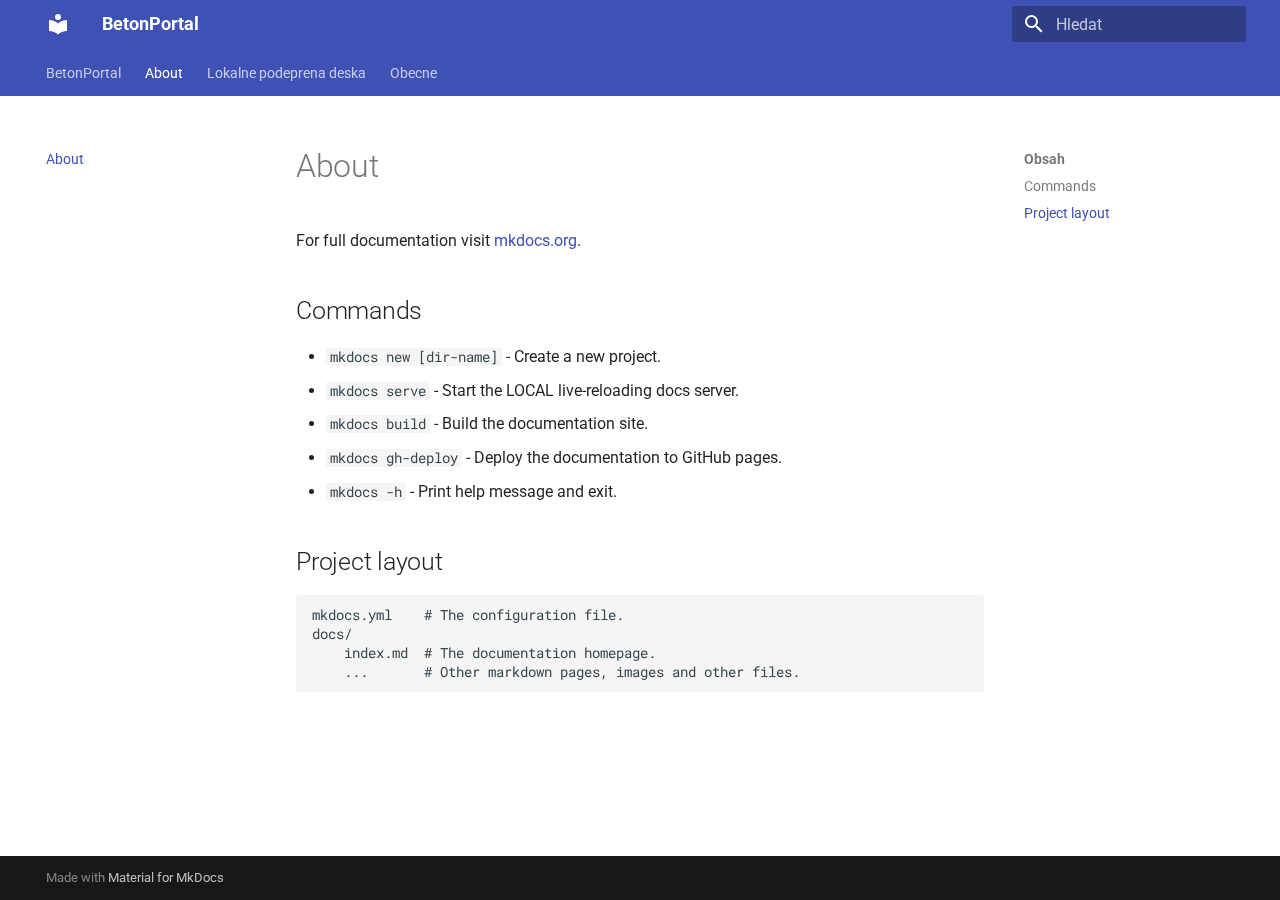
==== commit 603b9119: "Deployed 7fccdd9 with MkDocs version: 1.6.1" ====
--- a/about/index.html
+++ b/about/index.html
@@ -12,7 +12,7 @@
         <link rel="prev" href="..">
       
       
-        <link rel="next" href="../obecne/kryti/">
+        <link rel="next" href="../lokalne_podeprena_deska/protlaceni/">
       
       
       <link rel="icon" href="../assets/images/favicon.png">
@@ -20,7 +20,7 @@
     
     
       
-        <title>About - BetonWiki</title>
+        <title>About - BetonPortal</title>
       
     
     
@@ -76,7 +76,7 @@
 
 <header class="md-header" data-md-component="header">
   <nav class="md-header__inner md-grid" aria-label="Záhlaví">
-    <a href=".." title="BetonWiki" class="md-header__button md-logo" aria-label="BetonWiki" data-md-component="logo">
+    <a href=".." title="BetonPortal" class="md-header__button md-logo" aria-label="BetonPortal" data-md-component="logo">
       
   
   <svg xmlns="http://www.w3.org/2000/svg" viewBox="0 0 24 24"><path d="M12 8a3 3 0 0 0 3-3 3 3 0 0 0-3-3 3 3 0 0 0-3 3 3 3 0 0 0 3 3m0 3.54C9.64 9.35 6.5 8 3 8v11c3.5 0 6.64 1.35 9 3.54 2.36-2.19 5.5-3.54 9-3.54V8c-3.5 0-6.64 1.35-9 3.54"/></svg>
@@ -90,7 +90,7 @@
       <div class="md-header__ellipsis">
         <div class="md-header__topic">
           <span class="md-ellipsis">
-            BetonWiki
+            BetonPortal
           </span>
         </div>
         <div class="md-header__topic" data-md-component="header-topic">
@@ -170,7 +170,7 @@
   
     
   
-  Home
+  BetonPortal
 
       </a>
     </li>
@@ -193,6 +193,24 @@
 
       </a>
     </li>
+  
+
+      
+        
+  
+  
+  
+    
+    
+      <li class="md-tabs__item">
+        <a href="../lokalne_podeprena_deska/protlaceni/" class="md-tabs__link">
+          
+  
+  Lokalne podeprena deska
+
+        </a>
+      </li>
+    
   
 
       
@@ -236,13 +254,13 @@
 
 <nav class="md-nav md-nav--primary md-nav--lifted" aria-label="Navigace" data-md-level="0">
   <label class="md-nav__title" for="__drawer">
-    <a href=".." title="BetonWiki" class="md-nav__button md-logo" aria-label="BetonWiki" data-md-component="logo">
+    <a href=".." title="BetonPortal" class="md-nav__button md-logo" aria-label="BetonPortal" data-md-component="logo">
       
   
   <svg xmlns="http://www.w3.org/2000/svg" viewBox="0 0 24 24"><path d="M12 8a3 3 0 0 0 3-3 3 3 0 0 0-3-3 3 3 0 0 0-3 3 3 3 0 0 0 3 3m0 3.54C9.64 9.35 6.5 8 3 8v11c3.5 0 6.64 1.35 9 3.54 2.36-2.19 5.5-3.54 9-3.54V8c-3.5 0-6.64 1.35-9 3.54"/></svg>
 
     </a>
-    BetonWiki
+    BetonPortal
   </label>
   
   <ul class="md-nav__list" data-md-scrollfix>
@@ -258,7 +276,7 @@
         
   
   <span class="md-ellipsis">
-    Home
+    BetonPortal
     
   </span>
   
@@ -376,7 +394,7 @@
             
   
   <span class="md-ellipsis">
-    Obecne
+    Lokalne podeprena deska
     
   </span>
   
@@ -386,6 +404,78 @@
         
         <nav class="md-nav" data-md-level="1" aria-labelledby="__nav_3_label" aria-expanded="false">
           <label class="md-nav__title" for="__nav_3">
+            <span class="md-nav__icon md-icon"></span>
+            Lokalne podeprena deska
+          </label>
+          <ul class="md-nav__list" data-md-scrollfix>
+            
+              
+                
+  
+  
+  
+  
+    <li class="md-nav__item">
+      <a href="../lokalne_podeprena_deska/protlaceni/" class="md-nav__link">
+        
+  
+  <span class="md-ellipsis">
+    Protlačení lokálně podepřené desky
+    
+  </span>
+  
+
+      </a>
+    </li>
+  
+
+              
+            
+          </ul>
+        </nav>
+      
+    </li>
+  
+
+    
+      
+      
+  
+  
+  
+  
+    
+    
+    
+      
+      
+        
+      
+    
+    
+    <li class="md-nav__item md-nav__item--nested">
+      
+        
+        
+          
+        
+        <input class="md-nav__toggle md-toggle md-toggle--indeterminate" type="checkbox" id="__nav_4" >
+        
+          
+          <label class="md-nav__link" for="__nav_4" id="__nav_4_label" tabindex="0">
+            
+  
+  <span class="md-ellipsis">
+    Obecne
+    
+  </span>
+  
+
+            <span class="md-nav__icon md-icon"></span>
+          </label>
+        
+        <nav class="md-nav" data-md-level="1" aria-labelledby="__nav_4_label" aria-expanded="false">
+          <label class="md-nav__title" for="__nav_4">
             <span class="md-nav__icon md-icon"></span>
             Obecne
           </label>
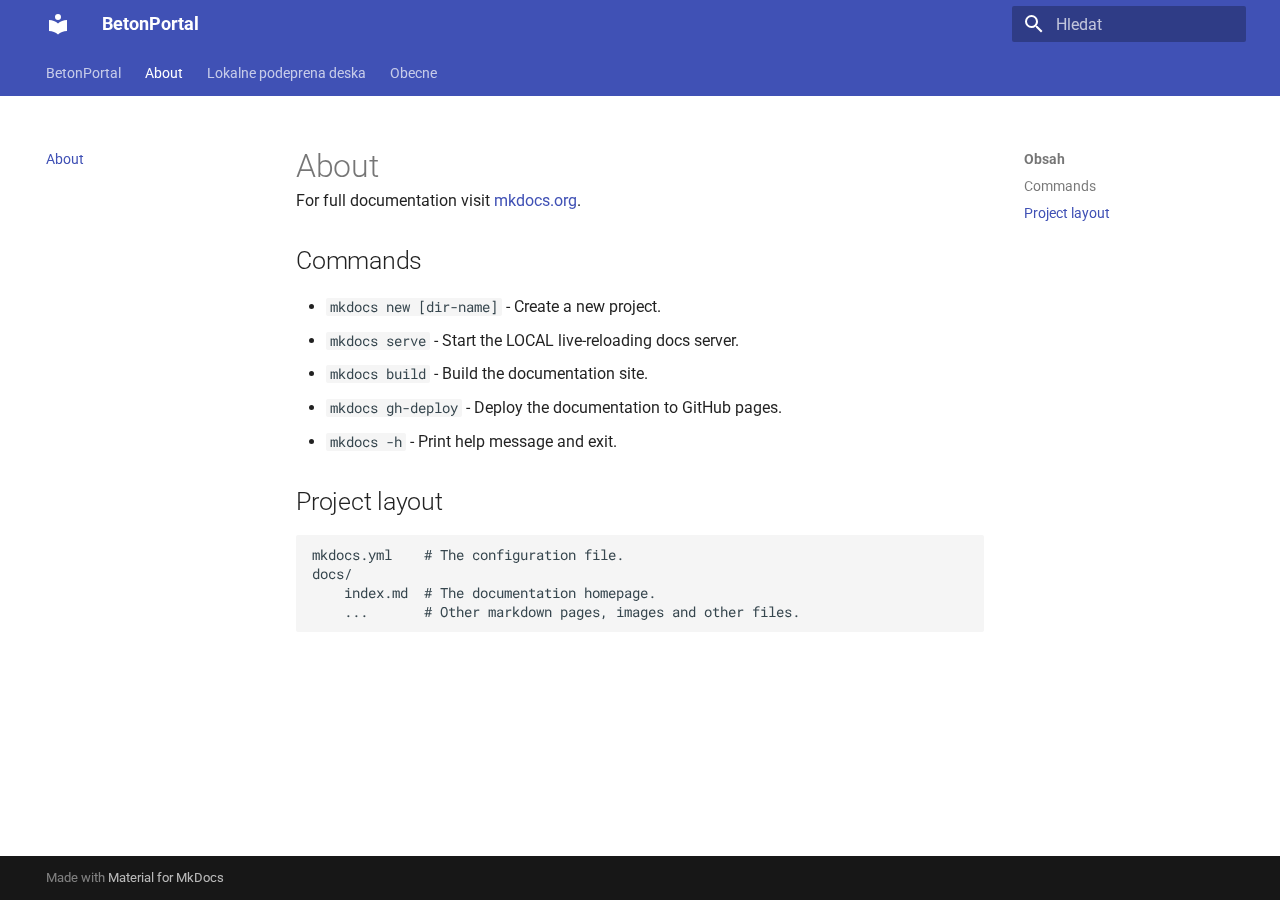
==== commit 4879a29a: "Deployed 7fccdd9 with MkDocs version: 1.6.1" ====
--- a/about/index.html
+++ b/about/index.html
@@ -42,6 +42,8 @@
         <style>:root{--md-text-font:"Roboto";--md-code-font:"Roboto Mono"}</style>
       
     
+    
+      <link rel="stylesheet" href="../extra.css">
     
     <script>__md_scope=new URL("..",location),__md_hash=e=>[...e].reduce(((e,_)=>(e<<5)-e+_.charCodeAt(0)),0),__md_get=(e,_=localStorage,t=__md_scope)=>JSON.parse(_.getItem(t.pathname+"."+e)),__md_set=(e,_,t=localStorage,a=__md_scope)=>{try{t.setItem(a.pathname+"."+e,JSON.stringify(_))}catch(e){}}</script>
     
@@ -514,7 +516,7 @@
         
   
   <span class="md-ellipsis">
-    Účinná výška
+    Staticky účinná výška průřezu
     
   </span>
   
--- a/extra.css
+++ b/extra.css
@@ -0,0 +1,19 @@
+.md-typeset h1 {
+    margin-block-end: 0em !important; /* Adjust this value to decrease/increase the space */
+}
+
+.md-typeset h2 {
+    margin-top: 30px;
+    margin-bottom: 0px;
+}
+
+.md-typeset p {
+    margin-top: 0; /* Removes the space before paragraphs */
+}
+
+.align-right {
+    float: right;
+}
+.clearfix {
+    overflow: auto;
+}